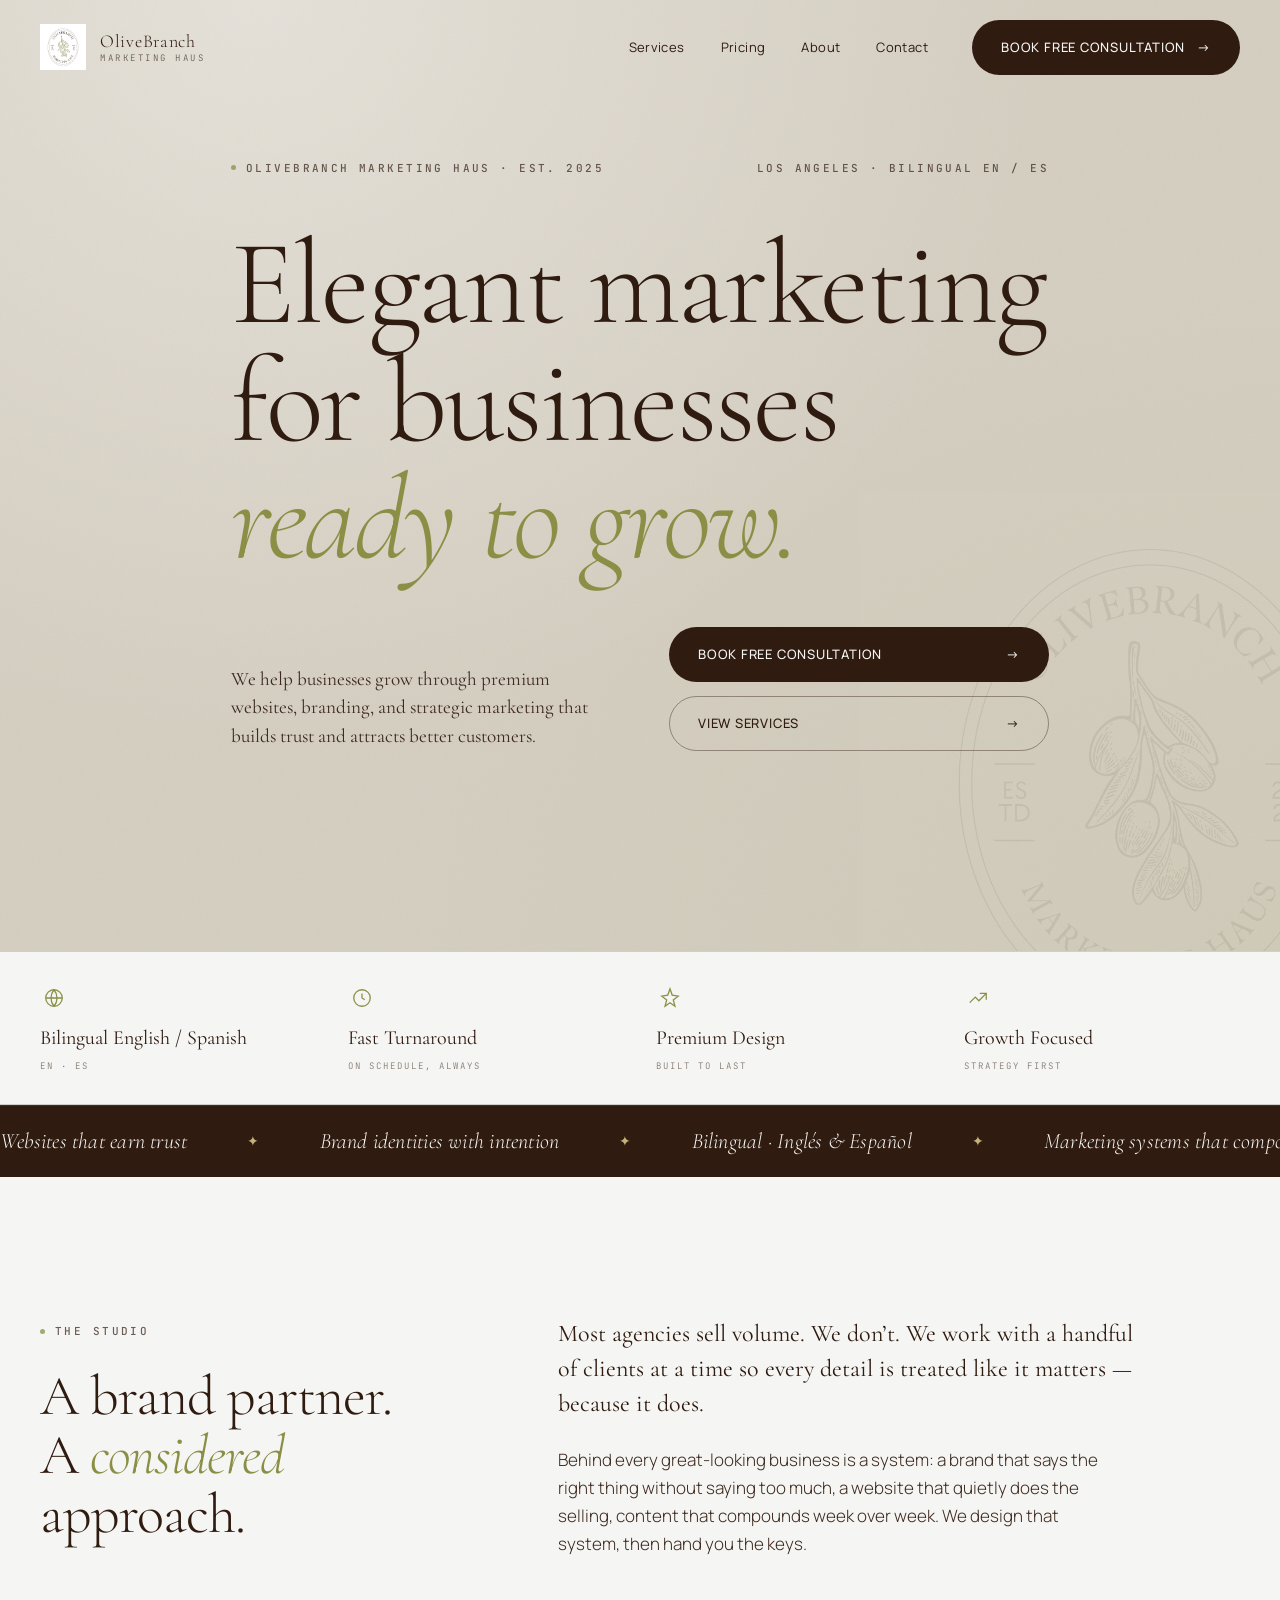
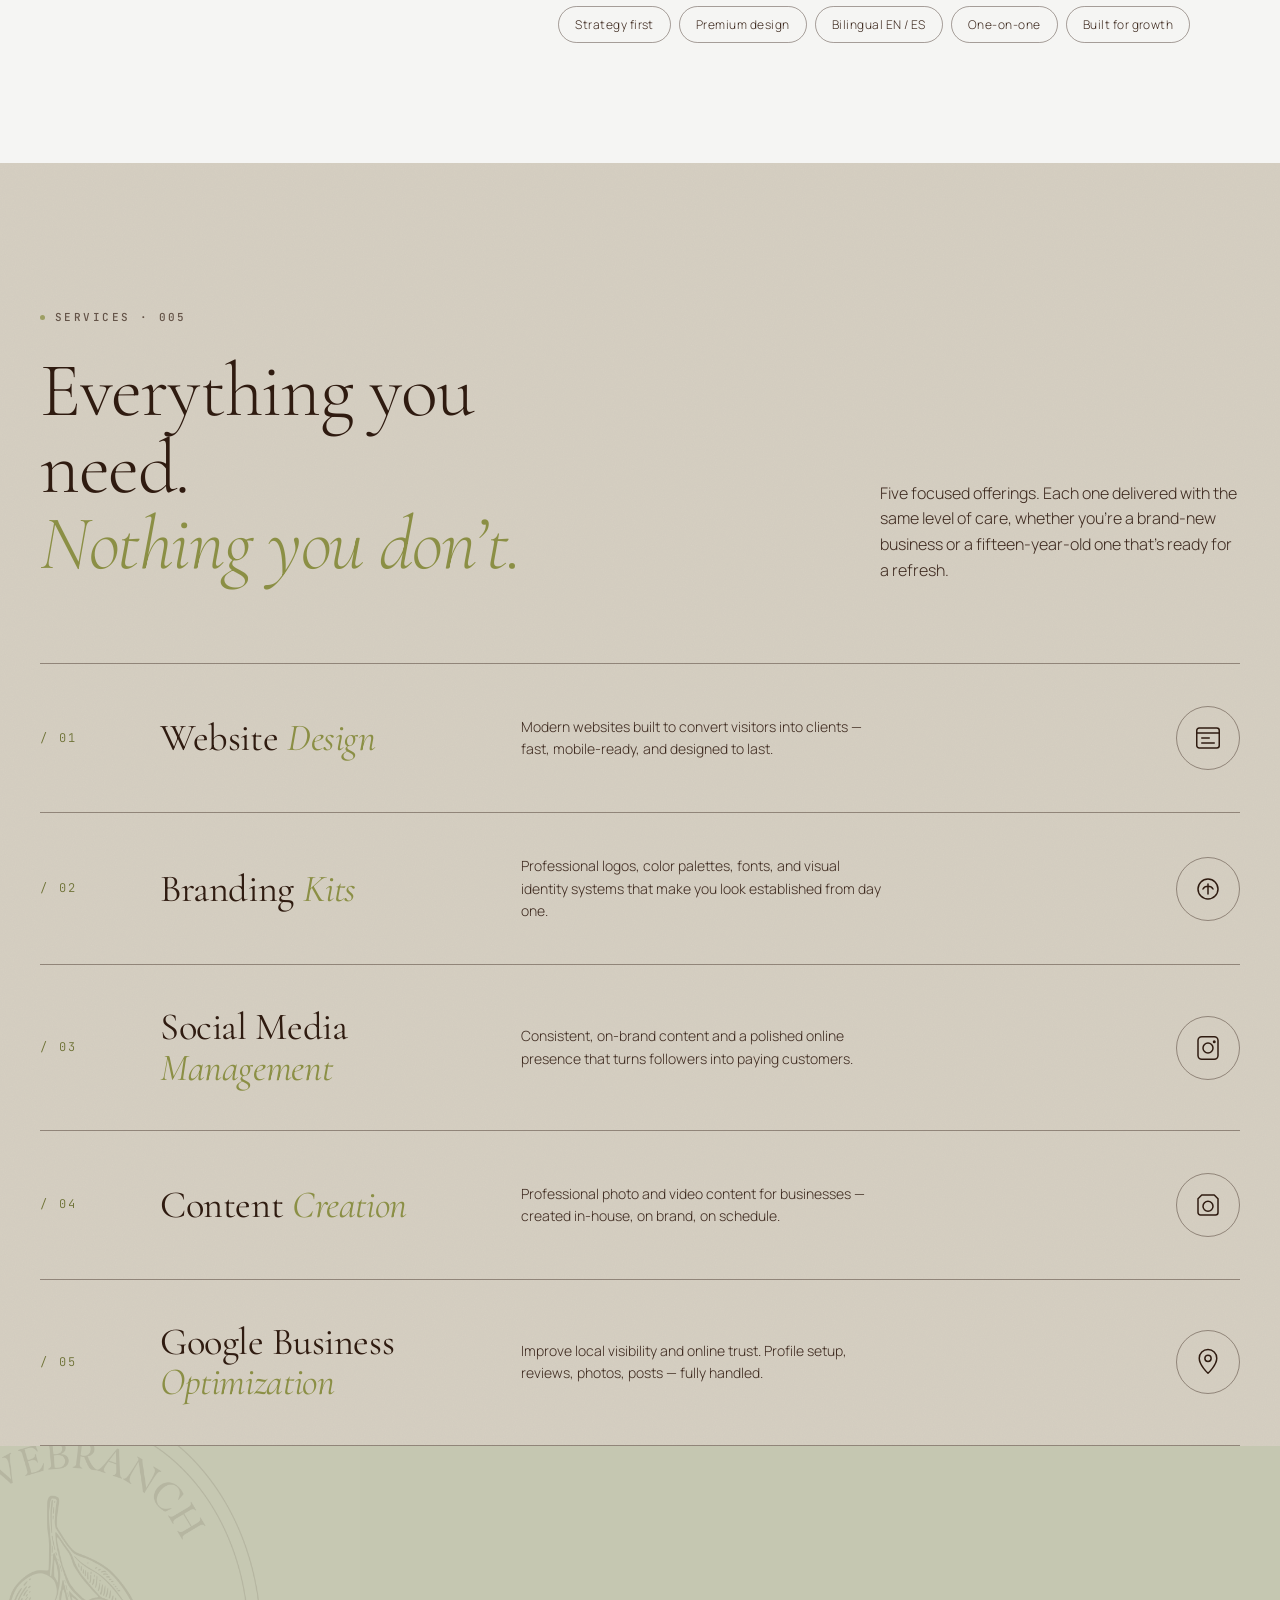
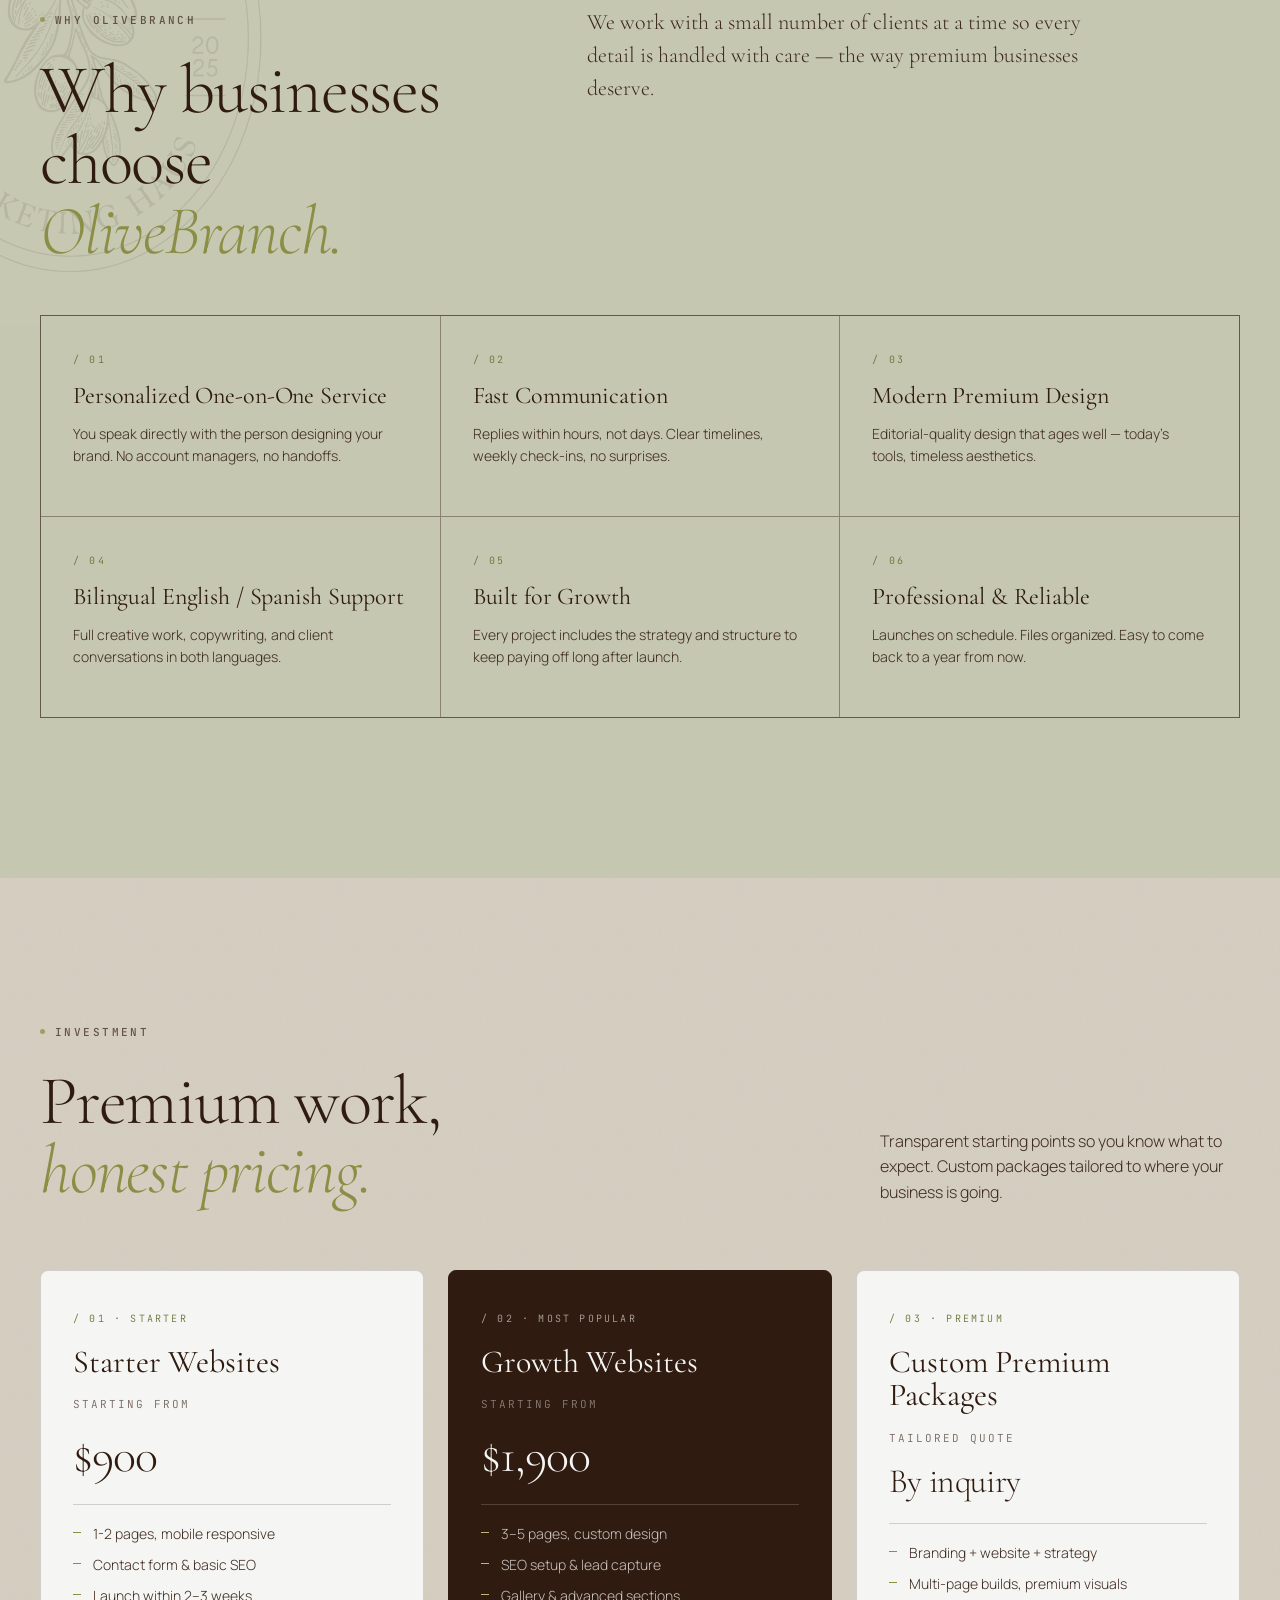
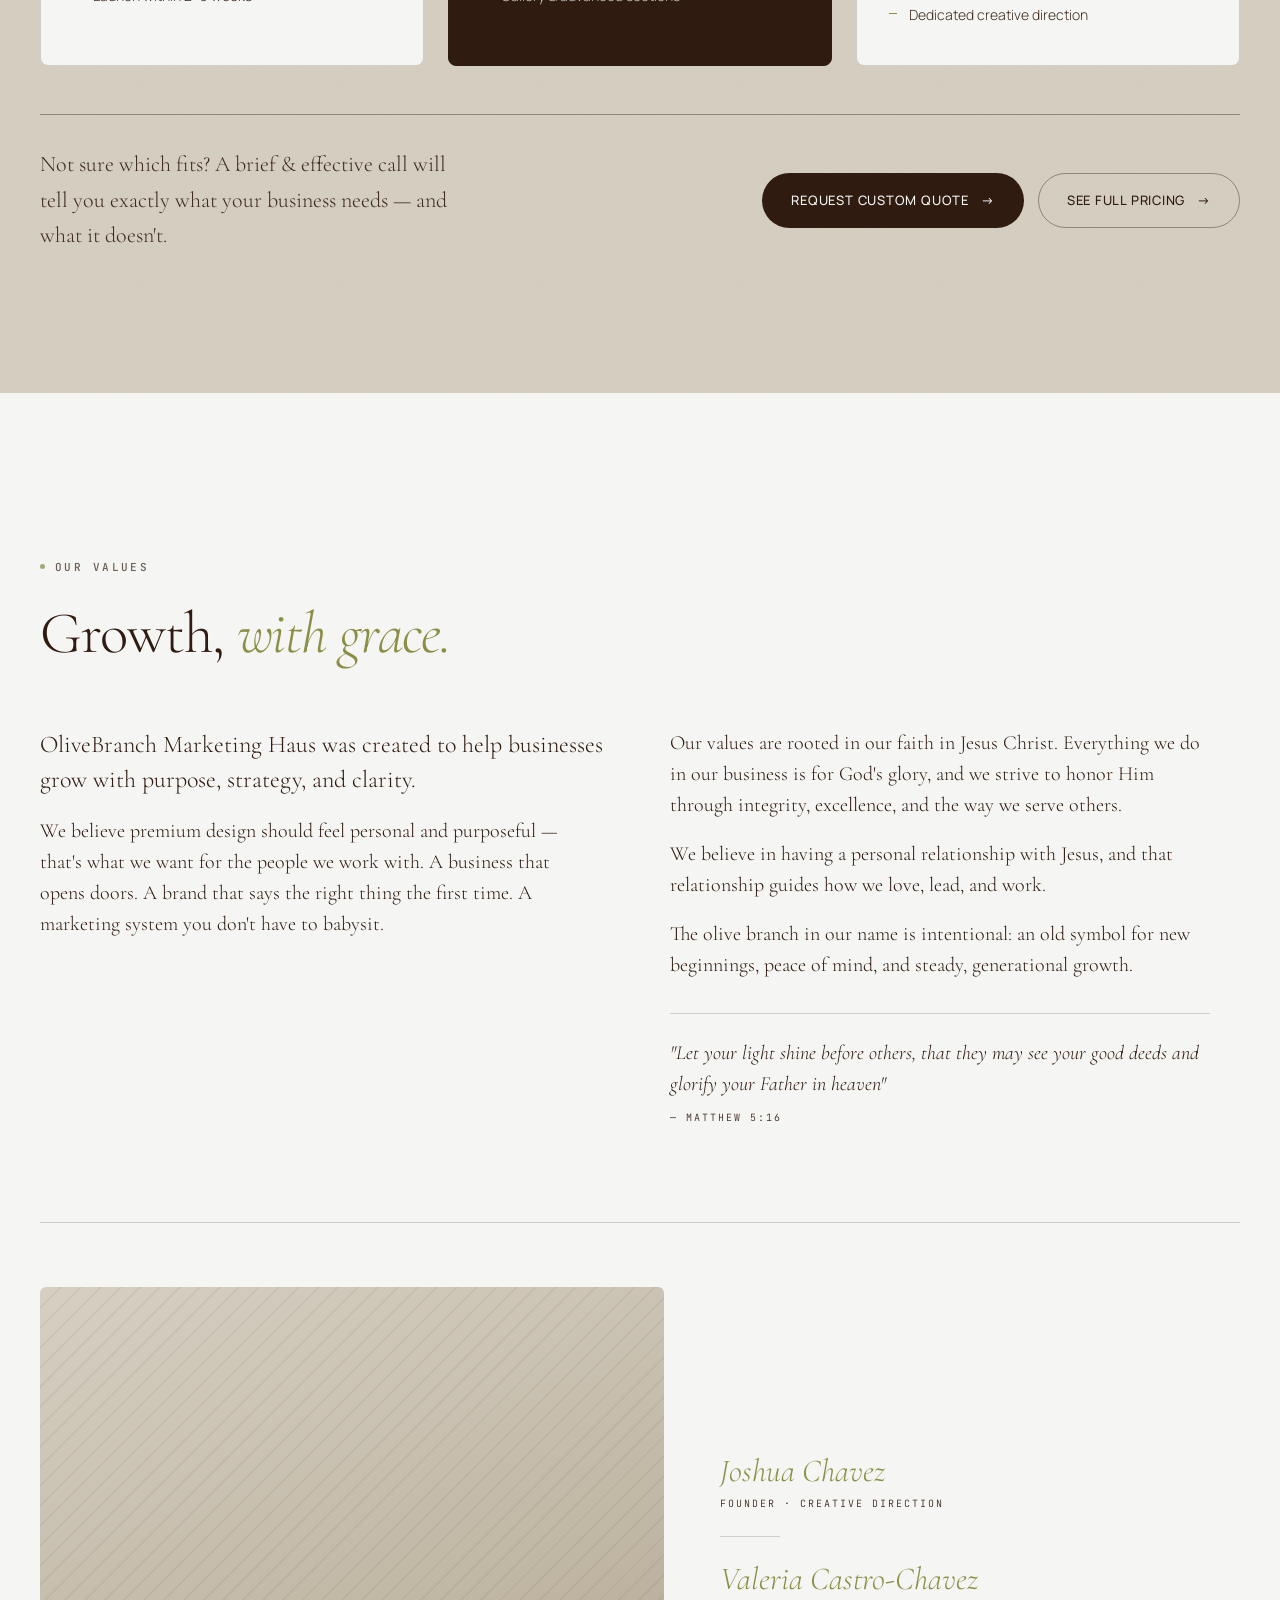
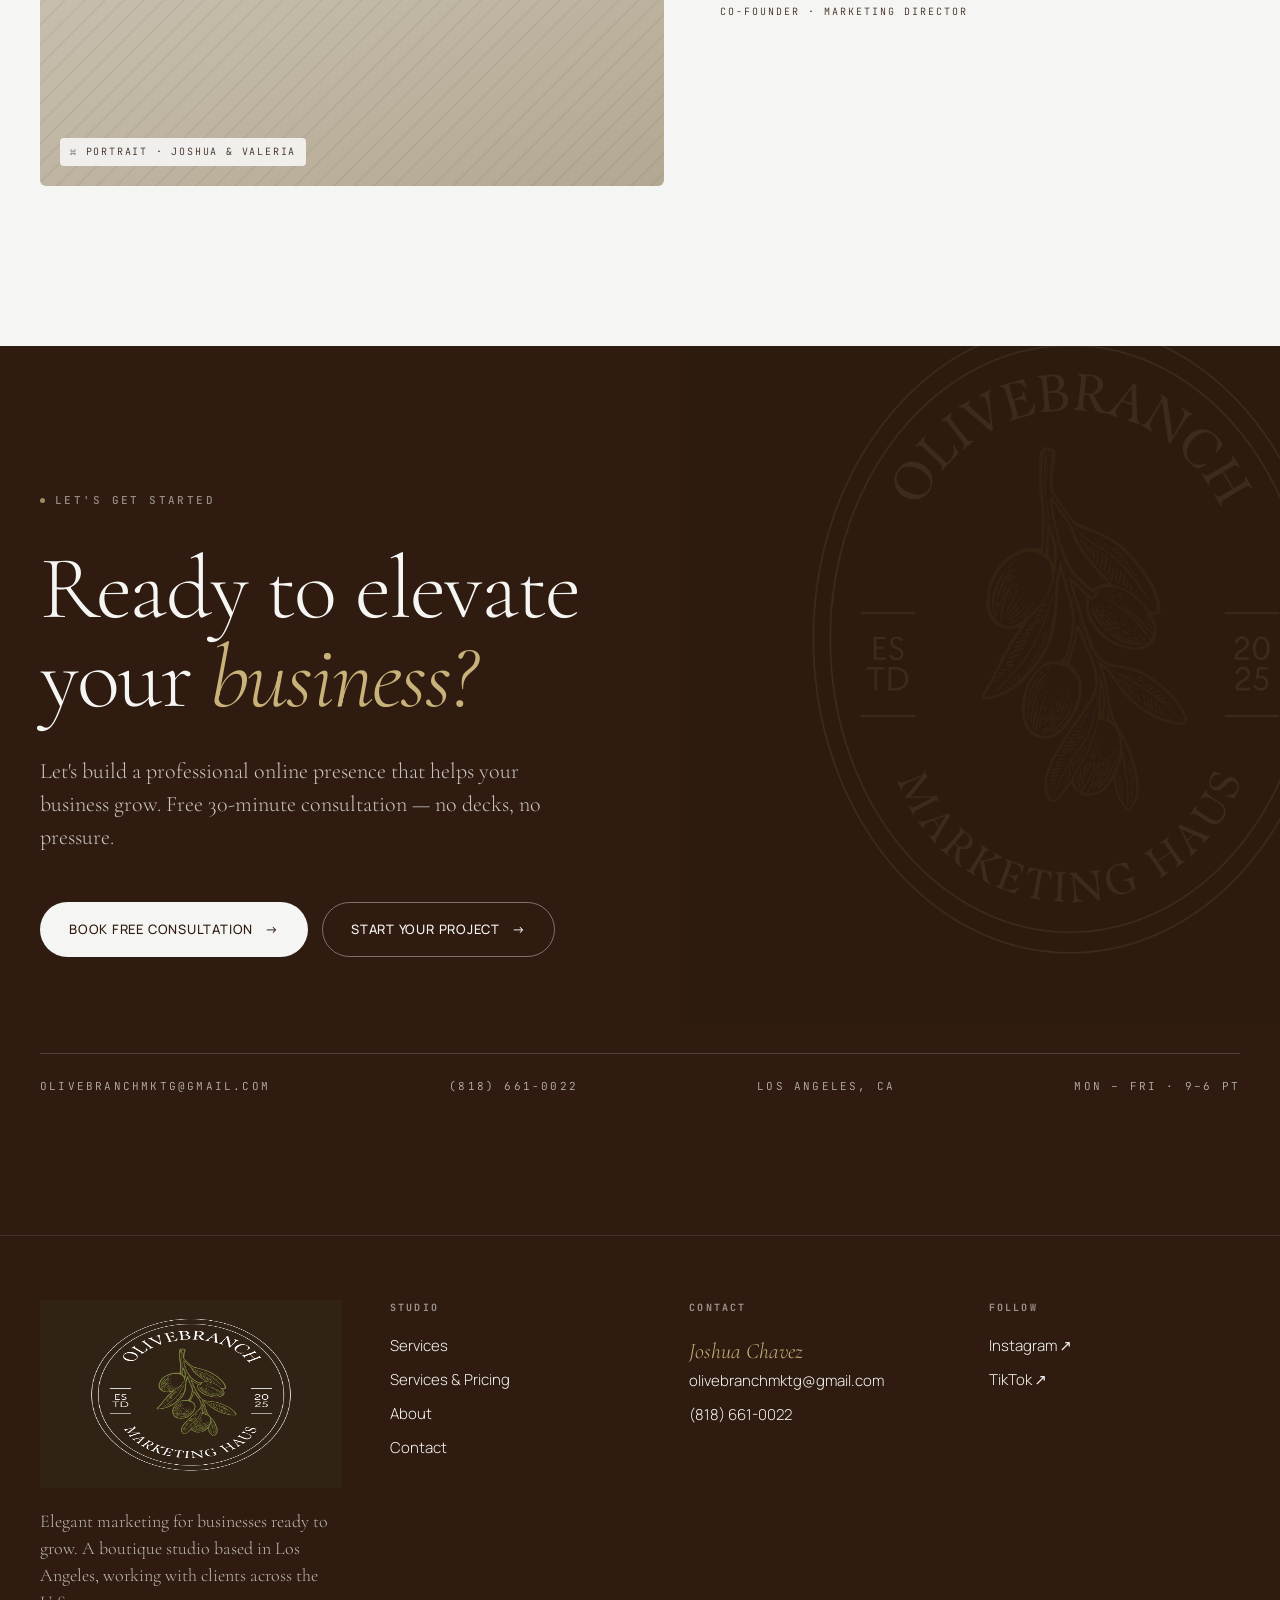
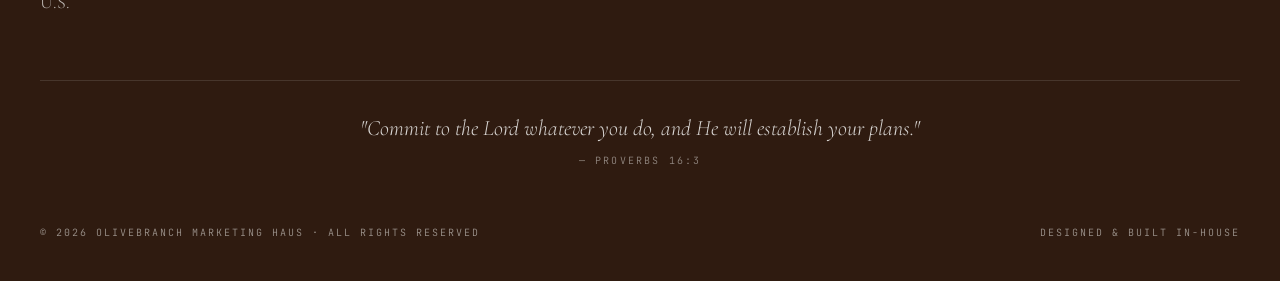
==== vercel-deploy 2/index.html @ 512e971f "Add files via upload" ====
<!doctype html>
<html lang="en">
<head>
<meta charset="utf-8" />
<meta name="viewport" content="width=device-width,initial-scale=1" />
<title>OliveBranch Marketing Haus — Elegant Marketing for Businesses Ready to Grow</title>
<link rel="preconnect" href="https://fonts.googleapis.com">
<link rel="preconnect" href="https://fonts.gstatic.com" crossorigin>
<link href="https://fonts.googleapis.com/css2?family=Cormorant+Garamond:ital,wght@0,300;0,400;0,500;0,600;1,400&family=Manrope:wght@300;400;500;600&family=JetBrains+Mono:wght@400;500&display=swap" rel="stylesheet">
<link rel="stylesheet" href="styles.css">
</head>
<body>

<!-- ============ HEADER ============ -->
<header class="site" id="siteHeader">
  <div class="nav">
    <a class="brand" href="#top" aria-label="OliveBranch Marketing Haus home">
      <img src="assets/logo-offwhite.png" alt="OliveBranch Marketing Haus" />
      <span class="wordmark">
        <span class="n1">OliveBranch</span>
        <span class="n2">Marketing Haus</span>
      </span>
    </a>
    <nav class="menu">
      <div class="links" style="display:flex;gap:36px;align-items:center;">
        <a href="#services">Services</a>
        <a href="services-and-pricing.html">Pricing</a>
        <a href="#about">About</a>
        <a href="#contact">Contact</a>
      </div>
      <a class="btn btn-primary cta" href="mailto:olivebranchmktg@gmail.com?subject=Free%20Consultation%20Request%20-%20OliveBranch%20Marketing%20Haus&body=Hello%20Joshua%2C%0D%0A%0D%0AI%20would%20like%20to%20book%20a%20free%20consultation%20for%20my%20business.%0D%0A%0D%0ABusiness%20Name%3A%20%0D%0AType%20of%20Business%3A%20%0D%0AWebsite%20(if%20any)%3A%20%0D%0ABest%20Phone%20Number%3A%20%0D%0ABest%20Time%20to%20Reach%20Me%3A%20%0D%0AHow%20can%20you%20help%20us%3F%20%0D%0A%0D%0AThank%20you.">Book Free Consultation <span class="arrow">→</span></a>
    </nav>
  </div>
</header>

<!-- ============ HERO ============ -->
<section class="hero" id="top">
  <div class="grain"></div>
  <div class="watermark" style="right:-160px;bottom:-120px;">
    <img src="assets/logo-beige.png" alt="" />
  </div>

  <div class="wrap hero-inner">
    <div class="hero-eyebrow-row reveal">
      <span class="eyebrow"><span class="dot"></span>OliveBranch Marketing Haus · Est. 2025</span>
      <span class="eyebrow">Los Angeles · Bilingual EN / ES</span>
    </div>

    <h1 class="display reveal delay-1">
      Elegant marketing<br/>
      for businesses<br/>
      <em>ready to grow.</em>
    </h1>

    <div class="hero-row">
      <p class="reveal delay-2">
        We help businesses grow through premium websites, branding, and strategic marketing that builds trust and attracts better customers.
      </p>
      <div class="hero-cta reveal delay-3">
        <a class="btn btn-primary" href="mailto:olivebranchmktg@gmail.com?subject=Free%20Consultation%20Request%20-%20OliveBranch%20Marketing%20Haus&body=Hello%20Joshua%2C%0D%0A%0D%0AI%20would%20like%20to%20book%20a%20free%20consultation%20for%20my%20business.%0D%0A%0D%0ABusiness%20Name%3A%20%0D%0AType%20of%20Business%3A%20%0D%0AWebsite%20(if%20any)%3A%20%0D%0ABest%20Phone%20Number%3A%20%0D%0ABest%20Time%20to%20Reach%20Me%3A%20%0D%0AHow%20can%20you%20help%20us%3F%20%0D%0A%0D%0AThank%20you.">Book Free Consultation <span class="arrow">→</span></a>
        <a class="btn btn-ghost" href="#services">View Services <span class="arrow">→</span></a>
      </div>
    </div>

    <div class="hero-meta reveal delay-4">
      <div class="col">
        <span class="label-mono">№ 01</span>
        <span class="v">Boutique studio</span>
      </div>
      <div class="col">
        <span class="label-mono">№ 02</span>
        <span class="v">Strategy &amp; design</span>
      </div>
      <div class="col">
        <span class="label-mono">№ 03</span>
        <span class="v">Built for trust</span>
      </div>
      <div class="col" style="text-align:right;">
        <span class="label-mono">Scroll</span>
        <span class="v">↓</span>
      </div>
    </div>
  </div>
</section>

<!-- ============ TRUST BAR ============ -->
<section class="trustbar">
  <div class="wrap">
    <div class="trustbar-grid">
      <div class="trust-item reveal">
        <span class="icon" aria-hidden="true"><svg width="22" height="22" viewBox="0 0 24 24" fill="none" stroke="currentColor" stroke-width="1.4"><circle cx="12" cy="12" r="9"/><path d="M3 12h18M12 3a14 14 0 0 1 0 18M12 3a14 14 0 0 0 0 18"/></svg></span>
        <span class="label">Bilingual English / Spanish</span>
        <span class="sub">EN · ES</span>
      </div>
      <div class="trust-item reveal delay-1">
        <span class="icon" aria-hidden="true"><svg width="22" height="22" viewBox="0 0 24 24" fill="none" stroke="currentColor" stroke-width="1.4"><circle cx="12" cy="12" r="9"/><path d="M12 7v5l3 2"/></svg></span>
        <span class="label">Fast Turnaround</span>
        <span class="sub">On Schedule, Always</span>
      </div>
      <div class="trust-item reveal delay-2">
        <span class="icon" aria-hidden="true"><svg width="22" height="22" viewBox="0 0 24 24" fill="none" stroke="currentColor" stroke-width="1.4"><path d="M12 2l2.4 6.8L21 10l-5.4 4.2L17.4 21 12 17.2 6.6 21l1.8-6.8L3 10l6.6-1.2z"/></svg></span>
        <span class="label">Premium Design</span>
        <span class="sub">Built To Last</span>
      </div>
      <div class="trust-item reveal delay-3">
        <span class="icon" aria-hidden="true"><svg width="22" height="22" viewBox="0 0 24 24" fill="none" stroke="currentColor" stroke-width="1.4"><path d="M3 17l6-6 4 4 8-8"/><path d="M14 7h7v7"/></svg></span>
        <span class="label">Growth Focused</span>
        <span class="sub">Strategy First</span>
      </div>
    </div>
  </div>
</section>

<!-- ============ MARQUEE ============ -->
<div class="strip" aria-hidden="true">
  <div class="strip-track">
    <span class="strip-item">Websites that earn trust</span>
    <span class="strip-item">Brand identities with intention</span>
    <span class="strip-item">Bilingual · Inglés &amp; Español</span>
    <span class="strip-item">Marketing systems that compound</span>
    <span class="strip-item">Premium content, modern strategy</span>
    <span class="strip-item">Websites that earn trust</span>
    <span class="strip-item">Brand identities with intention</span>
    <span class="strip-item">Bilingual · Inglés &amp; Español</span>
    <span class="strip-item">Marketing systems that compound</span>
    <span class="strip-item">Premium content, modern strategy</span>
  </div>
</div>

<!-- ============ INTRO ============ -->
<section class="intro">
  <div class="wrap">
    <div class="intro-grid">
      <div class="reveal">
        <span class="eyebrow"><span class="dot"></span>The Studio</span>
        <h2 class="display" style="margin-top:24px;">A brand partner.<br/>A <em>considered</em> approach.</h2>
      </div>
      <div class="body reveal delay-1">
        <p class="lede">
          Most agencies sell volume. We don’t. We work with a handful of clients at a time so every detail is treated like it matters — because it does.
        </p>
        <p>
          Behind every great-looking business is a system: a brand that says the right thing without saying too much, a website that quietly does the selling, content that compounds week over week. We design that system, then hand you the keys.
        </p>
        <div class="pill-row">
          <span class="pill">Strategy first</span>
          <span class="pill">Premium design</span>
          <span class="pill">Bilingual EN / ES</span>
          <span class="pill">One-on-one</span>
          <span class="pill">Built for growth</span>
        </div>
      </div>
    </div>
  </div>
</section>

<!-- ============ SERVICES ============ -->
<section class="services" id="services">
  <div class="grain"></div>
  <div class="wrap" style="position:relative;z-index:2;">
    <div class="services-head reveal">
      <div>
        <span class="eyebrow"><span class="dot"></span>Services · 005</span>
        <h2 class="display" style="margin-top:24px;">Everything you need.<br/><em>Nothing you don’t.</em></h2>
      </div>
      <p>
        Five focused offerings. Each one delivered with the same level of care, whether you’re a brand-new business or a fifteen-year-old one that’s ready for a refresh.
      </p>
    </div>

    <div class="service-list reveal delay-1">
      <!-- 1 -->
      <article class="service">
        <span class="num">/ 01</span>
        <h3>Website <em>Design</em></h3>
        <p>Modern websites built to convert visitors into clients — fast, mobile-ready, and designed to last.</p>
        <span class="icon" aria-hidden="true">
          <svg viewBox="0 0 24 24"><rect class="ico" x="3" y="4" width="18" height="16" rx="2"/><path class="ico" d="M3 8h18M7 12h6M7 16h10"/></svg>
        </span>
      </article>
      <!-- 2 -->
      <article class="service">
        <span class="num">/ 02</span>
        <h3>Branding <em>Kits</em></h3>
        <p>Professional logos, color palettes, fonts, and visual identity systems that make you look established from day one.</p>
        <span class="icon" aria-hidden="true">
          <svg viewBox="0 0 24 24"><circle class="ico" cx="12" cy="12" r="8"/><path class="ico" d="M8 12c1.5-3 6.5-3 8 0M12 8v8"/></svg>
        </span>
      </article>
      <!-- 3 -->
      <article class="service">
        <span class="num">/ 03</span>
        <h3>Social Media <em>Management</em></h3>
        <p>Consistent, on-brand content and a polished online presence that turns followers into paying customers.</p>
        <span class="icon" aria-hidden="true">
          <svg viewBox="0 0 24 24"><rect class="ico" x="4" y="3" width="16" height="18" rx="3"/><circle class="ico" cx="12" cy="12" r="4"/><circle class="ico" cx="17" cy="7" r=".6" fill="currentColor"/></svg>
        </span>
      </article>
      <!-- 4 -->
      <article class="service">
        <span class="num">/ 04</span>
        <h3>Content <em>Creation</em></h3>
        <p>Professional photo and video content for businesses — created in-house, on brand, on schedule.</p>
        <span class="icon" aria-hidden="true">
          <svg viewBox="0 0 24 24"><path class="ico" d="M4 7l3-3h10l3 3v11a2 2 0 0 1-2 2H6a2 2 0 0 1-2-2V7z"/><circle class="ico" cx="12" cy="13" r="4"/></svg>
        </span>
      </article>
      <!-- 5 -->
      <article class="service">
        <span class="num">/ 05</span>
        <h3>Google Business <em>Optimization</em></h3>
        <p>Improve local visibility and online trust. Profile setup, reviews, photos, posts — fully handled.</p>
        <span class="icon" aria-hidden="true">
          <svg viewBox="0 0 24 24"><path class="ico" d="M12 21s-7-6.5-7-12a7 7 0 0 1 14 0c0 5.5-7 12-7 12z"/><circle class="ico" cx="12" cy="9" r="2.5"/></svg>
        </span>
      </article>
    </div>
  </div>
</section>

<!-- ============ PORTFOLIO ============ -->
<!-- TEMPORARILY HIDDEN: remove style="display:none" on the section below to restore -->
<section class="portfolio" id="portfolio" style="display:none">
  <div class="wrap">
    <div class="portfolio-head reveal">
      <div>
        <span class="eyebrow"><span class="dot"></span>Selected work · 2024 / 2025</span>
        <h2 class="display" style="margin-top:24px;">Brands we’ve helped<br/><em>open doors.</em></h2>
      </div>
      <div class="meta">
        <span class="label-mono">Recent</span>
        <span class="serif" style="font-size:18px;">Construction · Faith · Beauty · Local</span>
      </div>
    </div>

    <div class="portfolio-grid">
      <!-- 1 -->
      <article class="case case-1 reveal">
        <div class="frame">
          <span class="num">CASE 01</span>
          <span class="placeholder-meta">photography placeholder · construction website mockup</span>
        </div>
        <div class="case-meta">
          <h4>Mendoza &amp; Sons Construction</h4>
          <span class="tag">Web · Identity</span>
        </div>
      </article>
      <!-- 2 -->
      <article class="case case-2 reveal delay-1">
        <div class="frame">
          <span class="num">CASE 02</span>
          <span class="placeholder-meta">photography placeholder · church bulletin &amp; site</span>
        </div>
        <div class="case-meta">
          <h4>Iglesia Vida Nueva</h4>
          <span class="tag">Identity · Print · Social</span>
        </div>
      </article>
      <!-- 3 -->
      <article class="case case-3 reveal">
        <div class="frame">
          <span class="num">CASE 03</span>
          <span class="placeholder-meta">photography placeholder · beauty brand campaign</span>
        </div>
        <div class="case-meta">
          <h4>Maison Lila Beauty</h4>
          <span class="tag">Brand · E-commerce · Content</span>
        </div>
      </article>
      <!-- 4 -->
      <article class="case case-4 reveal delay-1">
        <div class="frame">
          <span class="num">CASE 04</span>
          <span class="placeholder-meta">photography placeholder · local business storefront</span>
        </div>
        <div class="case-meta">
          <h4>Rosalía’s Florist &amp; Co.</h4>
          <span class="tag">Web · Google Business · Social</span>
        </div>
      </article>
    </div>
  </div>
</section>

<!-- ============ WHY US ============ -->
<section class="why">
  <div class="watermark" style="left:-220px;top:-100px;opacity:.1;">
    <img src="assets/logo-sage.png" alt="" />
  </div>
  <div class="wrap" style="position:relative;z-index:2;">
    <div class="why-grid">
      <div class="reveal">
        <span class="eyebrow"><span class="dot"></span>Why OliveBranch</span>
        <h2 class="display" style="margin-top:24px;">Why businesses choose <em>OliveBranch.</em></h2>
      </div>
      <div class="reveal delay-1">
        <p style="font-family:'Cormorant Garamond',serif;font-size:22px;line-height:1.5;color:var(--charcoal);max-width:46ch;">
          We work with a small number of clients at a time so every detail is handled with care — the way premium businesses deserve.
        </p>
      </div>
    </div>

    <div class="why-cards reveal delay-2">
      <div class="why-card">
        <span class="num">/ 01</span>
        <h3>Personalized One-on-One Service</h3>
        <p>You speak directly with the person designing your brand. No account managers, no handoffs.</p>
      </div>
      <div class="why-card">
        <span class="num">/ 02</span>
        <h3>Fast Communication</h3>
        <p>Replies within hours, not days. Clear timelines, weekly check-ins, no surprises.</p>
      </div>
      <div class="why-card">
        <span class="num">/ 03</span>
        <h3>Modern Premium Design</h3>
        <p>Editorial-quality design that ages well — today's tools, timeless aesthetics.</p>
      </div>
      <div class="why-card">
        <span class="num">/ 04</span>
        <h3>Bilingual English / Spanish Support</h3>
        <p>Full creative work, copywriting, and client conversations in both languages.</p>
      </div>
      <div class="why-card">
        <span class="num">/ 05</span>
        <h3>Built for Growth</h3>
        <p>Every project includes the strategy and structure to keep paying off long after launch.</p>
      </div>
      <div class="why-card">
        <span class="num">/ 06</span>
        <h3>Professional &amp; Reliable</h3>
        <p>Launches on schedule. Files organized. Easy to come back to a year from now.</p>
      </div>
    </div>
  </div>
</section>

<!-- ============ PRICING PREVIEW ============ -->
<section class="pricing-preview">
  <div class="grain"></div>
  <div class="wrap" style="position:relative;z-index:2;">
    <div class="pricing-preview-head reveal">
      <div>
        <span class="eyebrow"><span class="dot"></span>Investment</span>
        <h2 class="display" style="margin-top:24px;">Premium work,<br/><em>honest pricing.</em></h2>
      </div>
      <p style="max-width:36ch;color:var(--charcoal);font-size:16px;">
        Transparent starting points so you know what to expect. Custom packages tailored to where your business is going.
      </p>
    </div>

    <div class="pricing-grid reveal delay-1">
      <div class="price-card">
        <span class="tag">/ 01 · Starter</span>
        <h3>Starter Websites</h3>
        <span class="from">Starting from</span>
        <div class="price">$900</div>
        <ul>
          <li>1-2 pages, mobile responsive</li>
          <li>Contact form &amp; basic SEO</li>
          <li>Launch within 2–3 weeks</li>
        </ul>
      </div>
      <div class="price-card featured">
        <span class="tag">/ 02 · Most Popular</span>
        <h3>Growth Websites</h3>
        <span class="from">Starting from</span>
        <div class="price">$1,900</div>
        <ul>
          <li>3–5 pages, custom design</li>
          <li>SEO setup &amp; lead capture</li>
          <li>Gallery &amp; advanced sections</li>
        </ul>
      </div>
      <div class="price-card">
        <span class="tag">/ 03 · Premium</span>
        <h3>Custom Premium Packages</h3>
        <span class="from">Tailored quote</span>
        <div class="price" style="font-size:34px;">By inquiry</div>
        <ul>
          <li>Branding + website + strategy</li>
          <li>Multi-page builds, premium visuals</li>
          <li>Dedicated creative direction</li>
        </ul>
      </div>
    </div>

    <div class="pricing-preview-foot reveal delay-2">
      <p>Not sure which fits? A brief &amp; effective call will tell you exactly what your business needs — and what it doesn't.</p>
      <div style="display:flex;gap:14px;flex-wrap:wrap;">
        <a class="btn btn-primary" href="mailto:olivebranchmktg@gmail.com?subject=New%20Project%20Inquiry%20-%20OliveBranch%20Marketing%20Haus&body=Hello%20Joshua%2C%0D%0A%0D%0AI%E2%80%99m%20interested%20in%20starting%20a%20project%20with%20OliveBranch%20Marketing%20Haus.%0D%0A%0D%0ABusiness%20Name%3A%20%0D%0AType%20of%20Business%3A%20%0D%0AServices%20Needed%3A%20%0D%0ABudget%20Range%3A%20%0D%0ADesired%20Timeline%3A%20%0D%0ABest%20Phone%20Number%3A%20%0D%0AAdditional%20Details%3A%20%0D%0A%0D%0AThank%20you.">Request Custom Quote <span class="arrow">→</span></a>
        <a class="btn btn-ghost" href="services-and-pricing.html">See full pricing <span class="arrow">→</span></a>
      </div>
    </div>
  </div>
</section>

<!-- ============ ABOUT ============ -->
<section class="about" id="about">
  <div class="wrap">
    <div class="about-intro reveal">
      <span class="eyebrow"><span class="dot"></span>Our Values</span>
      <h2 class="display" style="margin-top:24px;">Growth, <em>with grace.</em></h2>
    </div>
    <div class="about-grid about-grid--story">
      <div class="reveal">
        <p class="first">
          OliveBranch Marketing Haus was created to help businesses grow with purpose, strategy, and clarity.
        </p>
        <p>
          We believe premium design should feel personal and purposeful — that's what we want for the people we work with. A business that opens doors. A brand that says the right thing the first time. A marketing system you don't have to babysit.
        </p>
      </div>
      <div class="reveal delay-1">
        <p>
          Our values are rooted in our faith in Jesus Christ. Everything we do in our business is for God's glory, and we strive to honor Him through integrity, excellence, and the way we serve others.
        </p>
        <p>
          We believe in having a personal relationship with Jesus, and that relationship guides how we love, lead, and work.
        </p>
        <p>
          The olive branch in our name is intentional: an old symbol for new beginnings, peace of mind, and steady, generational growth.
        </p>
        <p class="scripture">
          <em>"Let your light shine before others, that they may see your good deeds and glorify your Father in heaven"</em> <span class="ref">— Matthew 5:16</span>
        </p>
      </div>
    </div>

    <div class="team-row team-row--single">
      <article class="team-card team-card--duo reveal">
        <div class="team-photo" data-portrait="duo">
          <img class="team-photo-img" alt="Joshua Chavez and Valeria Castro-Chavez" />
          <span class="placeholder-meta">portrait · joshua &amp; valeria</span>
        </div>
        <div class="team-meta">
          <div class="duo-names">
            <div class="duo-person">
              <div class="team-name" data-name="founder">Joshua Chavez</div>
              <div class="team-role" data-role="founder">Founder · Creative Direction</div>
            </div>
            <div class="duo-divider" aria-hidden="true"></div>
            <div class="duo-person">
              <div class="team-name" data-name="cofounder">Valeria Castro-Chavez</div>
              <div class="team-role" data-role="cofounder">Co-Founder · Marketing Director</div>
            </div>
          </div>
        </div>
      </article>
    </div>
  </div>
</section>

<!-- ============ CTA BANNER ============ -->
<section class="cta-banner" id="contact">
  <div class="grain" style="opacity:.2;"></div>
  <div class="watermark">
    <img src="assets/logo-darkbrown.png" alt="" />
  </div>
  <div class="wrap">
    <span class="eyebrow" style="color:rgba(245,245,243,.7);"><span class="dot" style="background:var(--gold);"></span>Let's get started</span>
    <h2 style="margin-top:32px;">Ready to elevate<br/>your <em>business?</em></h2>
    <p class="sub">
      Let's build a professional online presence that helps your business grow. Free 30-minute consultation — no decks, no pressure.
    </p>
    <div class="row">
      <a class="btn btn-onbrown" href="mailto:olivebranchmktg@gmail.com?subject=Free%20Consultation%20Request%20-%20OliveBranch%20Marketing%20Haus&body=Hello%20Joshua%2C%0D%0A%0D%0AI%20would%20like%20to%20book%20a%20free%20consultation%20for%20my%20business.%0D%0A%0D%0ABusiness%20Name%3A%20%0D%0AType%20of%20Business%3A%20%0D%0AWebsite%20(if%20any)%3A%20%0D%0ABest%20Phone%20Number%3A%20%0D%0ABest%20Time%20to%20Reach%20Me%3A%20%0D%0AHow%20can%20you%20help%20us%3F%20%0D%0A%0D%0AThank%20you.">Book Free Consultation <span class="arrow">→</span></a>
      <a class="btn btn-ghost-onbrown" href="mailto:olivebranchmktg@gmail.com?subject=New%20Project%20Inquiry%20-%20OliveBranch%20Marketing%20Haus&body=Hello%20Joshua%2C%0D%0A%0D%0AI%E2%80%99m%20interested%20in%20starting%20a%20project%20with%20OliveBranch%20Marketing%20Haus.%0D%0A%0D%0ABusiness%20Name%3A%20%0D%0AType%20of%20Business%3A%20%0D%0AServices%20Needed%3A%20%0D%0ABudget%20Range%3A%20%0D%0ADesired%20Timeline%3A%20%0D%0ABest%20Phone%20Number%3A%20%0D%0AAdditional%20Details%3A%20%0D%0A%0D%0AThank%20you.">Start Your Project <span class="arrow">→</span></a>
    </div>
    <div class="meta">
      <span>olivebranchmktg@gmail.com</span>
      <span>(818) 661-0022</span>
      <span>Los Angeles, CA</span>
      <span>Mon – Fri · 9–6 PT</span>
    </div>
  </div>
</section>

<!-- ============ FOOTER ============ -->
<footer class="site">
  <div class="wrap">
    <div class="footer-grid">
      <div class="footer-brand">
        <img src="assets/logo-darkbrown.png" alt="OliveBranch Marketing Haus" style="height: 188px" />
        <p>Elegant marketing for businesses ready to grow. A boutique studio based in Los Angeles, working with clients across the U.S.</p>
      </div>
      <div class="footer-col">
        <h4>Studio</h4>
        <a href="#services">Services</a>
        <a href="services-and-pricing.html">Services &amp; Pricing</a>
        <a href="#about">About</a>
        <a href="#contact">Contact</a>
      </div>
      <div class="footer-col">
        <h4>Contact</h4>
        <span class="name">Joshua Chavez</span>
        <a href="mailto:olivebranchmktg@gmail.com">olivebranchmktg@gmail.com</a>
        <a href="tel:8186610022">(818) 661-0022
</a>
      </div>
      <div class="footer-col">
        <h4>Follow</h4>
        <a href="#" target="_blank" rel="noopener">Instagram ↗</a>
        <a href="#" target="_blank" rel="noopener">TikTok ↗</a>
      </div>
    </div>
    <div class="footer-verse" style="border-top:1px solid rgba(245,245,243,.12);margin-top:64px;padding:32px 0 0;text-align:center;">
      <p style="font-family:'Cormorant Garamond',serif;font-style:italic;font-size:22px;line-height:1.45;color:rgba(245,245,243,.85);max-width:60ch;margin:0 auto 8px;">
        "Commit to the Lord whatever you do, and He will establish your plans."
      </p>
      <p style="font-family:'JetBrains Mono',monospace;font-size:10px;letter-spacing:.22em;text-transform:uppercase;color:rgba(245,245,243,.5);margin:0;">
        — Proverbs 16:3
      </p>
    </div>
    <div class="footer-bottom" style="border-top:none;margin-top:32px;">
      <span>© 2026 OliveBranch Marketing Haus · All rights reserved</span>
      <span>Designed &amp; built in-house</span>
    </div>
  </div>
</footer>

<script>
  // ---- Header scroll state ----
  const header = document.getElementById('siteHeader');
  const onScroll = () => {
    if (window.scrollY > 24) header.classList.add('scrolled');
    else header.classList.remove('scrolled');
  };
  window.addEventListener('scroll', onScroll, {passive:true});
  onScroll();

  // ---- Reveal on scroll ----
  const io = new IntersectionObserver((entries) => {
    entries.forEach(e => {
      if (e.isIntersecting) {
        e.target.classList.add('in');
        io.unobserve(e.target);
      }
    });
  }, {threshold: 0.12, rootMargin: '0px 0px -8% 0px'});
  document.querySelectorAll('.reveal').forEach(el => io.observe(el));

  // ---- Smooth scroll for in-page anchors ----
  document.querySelectorAll('a[href^="#"]').forEach(a => {
    a.addEventListener('click', (e) => {
      const id = a.getAttribute('href');
      if (id.length > 1) {
        const target = document.querySelector(id);
        if (target) {
          e.preventDefault();
          window.scrollTo({top: target.getBoundingClientRect().top + window.scrollY - 60, behavior:'smooth'});
        }
      }
    });
  });
</script>

<!-- ============ TWEAKS PANEL (founders) ============ -->
<aside class="ob-tweaks" id="obTweaks" aria-label="Tweaks">
  <header>
    <h3>Tweaks</h3>
    <button type="button" id="obTweaksClose" aria-label="Close tweaks">×</button>
  </header>
  <div class="body">
    <div class="group">
      <div class="group-title">Team photo</div>
      <label>
        <span class="lbl">Photo of Joshua &amp; Valeria</span>
        <div class="file-row">
          <input type="url" placeholder="Paste image URL or upload" data-tw="duoPhoto" />
          <button type="button" class="file-btn" data-upload="duoPhoto">Upload</button>
        </div>
        <button type="button" class="clear-btn" data-clear="duoPhoto" style="margin-top:6px;">Clear photo</button>
      </label>
    </div>
    <div class="group">
      <div class="group-title">Founder · Joshua Chavez</div>
      <label>
        <span class="lbl">Name</span>
        <input type="text" data-tw="founderName" />
      </label>
      <label>
        <span class="lbl">Role</span>
        <input type="text" data-tw="founderRole" />
      </label>
    </div>
    <div class="group">
      <div class="group-title">Co-Founder · Valeria Castro-Chavez</div>
      <label>
        <span class="lbl">Name</span>
        <input type="text" data-tw="cofounderName" />
      </label>
      <label>
        <span class="lbl">Role</span>
        <input type="text" data-tw="cofounderRole" />
      </label>
    </div>
    <div class="hint">Photos are stored locally in your browser. For permanent photos, host the image and paste its URL.</div>
  </div>
</aside>
<input type="file" id="obTweaksFile" accept="image/*" style="display:none;" />

<script>
  // -------- Tweaks: founders block --------
  (function(){
    var TWEAK_DEFAULS = /*EDITMODE-BEGIN*/{
      "founderName": "Joshua Chavez",
      "founderRole": "Founder · Creative Direction",
      "cofounderName": "Valeria Castro-Chavez",
      "cofounderRole": "Co-Founder · Marketing Director",
      "duoPhoto": ""
    }/*EDITMODE-END*/;

    var STORAGE_KEY = 'ob-tweaks-founders';
    function load(){
      try { return Object.assign({}, TWEAK_DEFAULS, JSON.parse(localStorage.getItem(STORAGE_KEY) || '{}')); }
      catch(e){ return Object.assign({}, TWEAK_DEFAULS); }
    }
    function save(state){ localStorage.setItem(STORAGE_KEY, JSON.stringify(state)); }

    var state = load();
    var panel = document.getElementById('obTweaks');
    var closeBtn = document.getElementById('obTweaksClose');
    var fileInput = document.getElementById('obTweaksFile');
    var pendingUploadKey = null;

    function applyToDom(){
      // Names + roles
      var pairs = [
        ['founderName',   '[data-name="founder"]'],
        ['founderRole',   '[data-role="founder"]'],
        ['cofounderName', '[data-name="cofounder"]'],
        ['cofounderRole', '[data-role="cofounder"]']
      ];
      pairs.forEach(function(p){
        var el = document.querySelector(p[1]);
        if (el) el.textContent = state[p[0]] || '';
      });
      // Photo (single shared portrait of both)
      (function(){
        var box = document.querySelector('.team-photo[data-portrait="duo"]');
        if (!box) return;
        var img = box.querySelector('.team-photo-img');
        var url = state.duoPhoto;
        if (url){
          img.src = url;
          box.classList.add('has-image');
        } else {
          img.removeAttribute('src');
          box.classList.remove('has-image');
        }
      })();
    }

    function syncInputs(){
      panel.querySelectorAll('[data-tw]').forEach(function(inp){
        var k = inp.getAttribute('data-tw');
        inp.value = state[k] || '';
      });
    }

    function update(key, value){
      state[key] = value;
      save(state);
      applyToDom();
      // Persist to host (when running in editor) — only persist non-photo keys
      // (photos can be huge data URLs; keep them local-only).
      try {
        var safeEdits = {};
        ['founderName','founderRole','cofounderName','cofounderRole'].forEach(function(k){
          if (k === key) safeEdits[k] = value;
        });
        if (Object.keys(safeEdits).length){
          window.parent.postMessage({type:'__edit_mode_set_keys', edits: safeEdits}, '*');
        }
      } catch(e){}
    }

    // Wire inputs
    panel.querySelectorAll('input[data-tw]').forEach(function(inp){
      inp.addEventListener('input', function(){
        update(inp.getAttribute('data-tw'), inp.value);
      });
    });
    // Wire upload buttons
    panel.querySelectorAll('[data-upload]').forEach(function(btn){
      btn.addEventListener('click', function(){
        pendingUploadKey = btn.getAttribute('data-upload');
        fileInput.click();
      });
    });
    fileInput.addEventListener('change', function(){
      var file = fileInput.files && fileInput.files[0];
      if (!file || !pendingUploadKey) return;
      var reader = new FileReader();
      reader.onload = function(e){
        update(pendingUploadKey, e.target.result);
        var inp = panel.querySelector('[data-tw="'+pendingUploadKey+'"]');
        if (inp) inp.value = e.target.result;
        pendingUploadKey = null;
        fileInput.value = '';
      };
      reader.readAsDataURL(file);
    });
    // Wire clear buttons
    panel.querySelectorAll('[data-clear]').forEach(function(btn){
      btn.addEventListener('click', function(){
        var k = btn.getAttribute('data-clear');
        update(k, '');
        var inp = panel.querySelector('[data-tw="'+k+'"]');
        if (inp) inp.value = '';
      });
    });

    // Open/close (host protocol)
    function open(){ panel.classList.add('open'); }
    function close(){
      panel.classList.remove('open');
      try { window.parent.postMessage({type:'__edit_mode_dismissed'}, '*'); } catch(e){}
    }
    closeBtn.addEventListener('click', close);
    window.addEventListener('message', function(e){
      var d = e && e.data;
      if (!d || !d.type) return;
      if (d.type === '__activate_edit_mode') open();
      if (d.type === '__deactivate_edit_mode') panel.classList.remove('open');
    });
    try { window.parent.postMessage({type:'__edit_mode_available'}, '*'); } catch(e){}

    // Initialize
    syncInputs();
    applyToDom();
  })();
</script>

</body>
</html>
---- vercel-deploy 2/styles.css ----
:root{
    --beige:#D6D0C3;
    --beige-2:#E2DDD2;
    --sage:#C5C7B1;
    --olive:#8B8F45;
    --olive-deep:#6E7236;
    --espresso:#2F1B10;
    --charcoal:#3E2A1F;
    --offwhite:#F5F5F3;
    --gold:#C8B27A;
    --rule: rgba(47,27,16,.18);
    --rule-strong: rgba(47,27,16,.4);
  }
  *{box-sizing:border-box;margin:0;padding:0;}
  html,body{background:var(--offwhite);color:var(--espresso);}
  body{
    font-family:'Manrope', system-ui, sans-serif;
    font-size:16px;
    line-height:1.6;
    font-weight:300;
    -webkit-font-smoothing:antialiased;
    text-rendering:optimizeLegibility;
    overflow-x:hidden;
  }
  ::selection{background:var(--olive);color:var(--offwhite);}

  /* ---------- Type system ---------- */
  .serif{font-family:'Cormorant Garamond', 'Libre Baskerville', Georgia, serif;font-weight:400;letter-spacing:-.005em;}
  .display{
    font-family:'Cormorant Garamond', serif;
    font-weight:300;
    letter-spacing:-.018em;
    line-height:1.02;
  }
  .display em{font-style:italic;font-weight:300;color:var(--olive);}
  .eyebrow{
    font-family:'JetBrains Mono', monospace;
    font-size:11px;
    font-weight:500;
    letter-spacing:.22em;
    text-transform:uppercase;
    color:var(--charcoal);
    opacity:.75;
  }
  .eyebrow .dot{display:inline-block;width:5px;height:5px;border-radius:50%;background:var(--olive);vertical-align:middle;margin:0 10px 2px 0;}
  .label-mono{font-family:'JetBrains Mono',monospace;font-size:10px;letter-spacing:.18em;text-transform:uppercase;}

  /* ---------- Layout ---------- */
  .wrap{max-width:1320px;margin:0 auto;padding:0 40px;}
  @media (max-width:720px){ .wrap{padding:0 22px;} }
  section{position:relative;}

  /* ---------- Buttons ---------- */
  .btn{
    display:inline-flex;align-items:center;gap:12px;
    padding:16px 28px;border-radius:999px;
    font-family:'Manrope',sans-serif;font-size:13px;font-weight:500;letter-spacing:.06em;text-transform:uppercase;
    text-decoration:none;cursor:pointer;border:1px solid transparent;
    transition: all .35s cubic-bezier(.2,.7,.2,1);
    white-space:nowrap;
  }
  .btn .arrow{display:inline-block;transition:transform .4s cubic-bezier(.2,.7,.2,1);}
  .btn:hover .arrow{transform:translateX(6px);}
  .btn-primary{background:var(--espresso);color:var(--offwhite);}
  .btn-primary:hover{background:var(--olive);}
  .btn-ghost{background:transparent;color:var(--espresso);border-color:var(--rule-strong);}
  .btn-ghost:hover{background:var(--espresso);color:var(--offwhite);border-color:var(--espresso);}
  .btn-onbrown{background:var(--offwhite);color:var(--espresso);}
  .btn-onbrown:hover{background:var(--gold);color:var(--espresso);}
  .btn-ghost-onbrown{background:transparent;color:var(--offwhite);border-color:rgba(245,245,243,.4);}
  .btn-ghost-onbrown:hover{background:var(--offwhite);color:var(--espresso);border-color:var(--offwhite);}

  /* ---------- Header ---------- */
  header.site{
    position:fixed;top:0;left:0;right:0;z-index:50;
    padding:20px 40px;
    transition: background .4s ease, padding .4s ease, border-color .4s ease;
    border-bottom:1px solid transparent;
  }
  header.site.scrolled{
    background:rgba(245,245,243,.86);
    backdrop-filter: blur(14px) saturate(120%);
    -webkit-backdrop-filter: blur(14px) saturate(120%);
    padding:14px 40px;
    border-bottom-color:var(--rule);
  }
  .nav{display:flex;align-items:center;justify-content:space-between;gap:24px;max-width:1400px;margin:0 auto;}
  .brand{display:flex;align-items:center;gap:14px;text-decoration:none;color:var(--espresso);}
  .brand img{height:46px;width:auto;display:block;}
  .brand .wordmark{display:flex;flex-direction:column;line-height:1;}
  .brand .wordmark .n1{font-family:'Cormorant Garamond',serif;font-size:18px;letter-spacing:.04em;}
  .brand .wordmark .n2{font-family:'JetBrains Mono',monospace;font-size:9px;letter-spacing:.28em;text-transform:uppercase;color:var(--charcoal);opacity:.7;margin-top:4px;}
  nav.menu{display:flex;align-items:center;gap:36px;}
  nav.menu .links a{
    font-size:13px;font-weight:400;letter-spacing:.03em;text-decoration:none;color:var(--espresso);
    position:relative;
  }
  nav.menu .links a::after{
    content:"";position:absolute;left:0;right:100%;bottom:-6px;height:1px;background:var(--olive);
    transition:right .4s cubic-bezier(.2,.7,.2,1);
  }
  nav.menu .links a:hover::after{right:0;}
  nav.menu .cta{margin-left:8px;}
  @media (max-width:880px){
    nav.menu .links{display:none;}
    header.site{padding:12px 18px;}
    .nav{gap:12px;}
    .brand img{height:36px;}
    .brand{gap:10px;}
    .brand .wordmark .n1{font-size:15px;}
    .brand .wordmark .n2{font-size:8px;letter-spacing:.22em;}
    nav.menu .cta{padding:10px 14px;font-size:11px;}
  }
  @media (max-width:480px){
    header.site{padding:10px 14px;}
    .brand img{height:32px;}
    .brand .wordmark .n2{display:none;}
    nav.menu .cta .arrow{display:none;}
    nav.menu .cta{padding:9px 12px;font-size:10px;letter-spacing:.05em;}
  }

  /* ---------- Hero ---------- */
  .hero{
    background:var(--beige);
    padding:160px 0 80px;
    position:relative;overflow:hidden;
    min-height:100vh;
    display:flex;flex-direction:column;justify-content:flex-end;
  }
  .hero::before{
    content:"";position:absolute;inset:0;
    background-image:
      radial-gradient(ellipse at 20% 0%, rgba(245,245,243,.5), transparent 55%),
      radial-gradient(ellipse at 100% 100%, rgba(139,143,69,.08), transparent 50%);
    pointer-events:none;
  }
  .grain{
    position:absolute;inset:0;pointer-events:none;opacity:.45;mix-blend-mode:multiply;
    background-image:url("data:image/svg+xml;utf8,<svg xmlns='http://www.w3.org/2000/svg' width='200' height='200'><filter id='n'><feTurbulence type='fractalNoise' baseFrequency='0.9' numOctaves='2' stitchTiles='stitch'/><feColorMatrix values='0 0 0 0 0.18  0 0 0 0 0.10  0 0 0 0 0.06  0 0 0 0.07 0'/></filter><rect width='100%' height='100%' filter='url(%23n)'/></svg>");
  }
  .hero-inner{position:relative;z-index:2;}
  .hero-meta{display:flex;justify-content:space-between;align-items:flex-end;border-top:1px solid var(--rule);padding-top:20px;margin-top:48px;}
  .hero-meta .col{display:flex;flex-direction:column;gap:6px;}
  .hero-meta .col .v{font-family:'Cormorant Garamond',serif;font-size:18px;}
  .hero h1{
    font-size:clamp(48px, 9.4vw, 148px);
    line-height:.98;
    letter-spacing:-.02em;
    max-width:18ch;
  }
  .hero h1 .ornament{
    display:inline-block;width:.42em;height:.42em;border:1px solid var(--espresso);border-radius:50%;
    margin:0 .12em .14em .14em;vertical-align:baseline;
  }
  .hero-row{display:grid;grid-template-columns: 1fr minmax(280px, 380px);gap:60px;align-items:flex-end;margin-top:48px;}
  .hero-row p{
    font-family:'Cormorant Garamond',serif;
    font-size:clamp(18px,1.5vw,22px);
    font-weight:400;line-height:1.5;
    color:var(--charcoal);
    max-width:42ch;
  }
  .hero-cta{display:flex;flex-direction:column;gap:14px;align-items:flex-start;}
  .hero-cta .btn{width:100%;justify-content:space-between;}
  .hero-eyebrow-row{display:flex;justify-content:space-between;align-items:center;margin-bottom:48px;}
  .hero-eyebrow-row .eyebrow{display:inline-flex;align-items:center;}
  @media (max-width:820px){
    .hero{padding:130px 0 60px;}
    .hero-row{grid-template-columns:1fr;gap:32px;}
    .hero-meta{flex-wrap:wrap;gap:24px;}
  }

  /* mark / watermark logo */
  .watermark{
    position:absolute;pointer-events:none;
    opacity:.08;
    width:580px;height:580px;
  }
  .watermark img{width:100%;height:100%;object-fit:contain;}

  /* ---------- Marquee strip ---------- */
  .strip{
    background:var(--espresso);color:var(--offwhite);
    padding:18px 0;overflow:hidden;border-top:1px solid rgba(245,245,243,.08);
  }
  .strip-track{display:flex;gap:60px;white-space:nowrap;animation:scroll 50s linear infinite;}
  .strip-item{font-family:'Cormorant Garamond',serif;font-style:italic;font-size:22px;letter-spacing:.01em;display:inline-flex;align-items:center;gap:60px;}
  .strip-item::after{content:"✦";color:var(--gold);font-style:normal;font-size:14px;}
  @keyframes scroll{from{transform:translateX(0);}to{transform:translateX(-50%);}}

  /* ---------- Intro / About preview ---------- */
  .intro{background:var(--offwhite);padding:140px 0 120px;position:relative;}
  .intro-grid{display:grid;grid-template-columns: 0.9fr 1.4fr;gap:80px;align-items:flex-start;}
  .intro h2{
    font-size:clamp(34px,4.4vw,64px);
    line-height:1.05;
  }
  .intro .body{display:flex;flex-direction:column;gap:24px;}
  .intro .body p{font-size:17px;line-height:1.65;color:var(--charcoal);max-width:54ch;}
  .intro .body p.lede{font-family:'Cormorant Garamond',serif;font-size:24px;line-height:1.45;color:var(--espresso);font-weight:400;}
  .pill-row{display:flex;flex-wrap:wrap;gap:8px;margin-top:24px;}
  .pill{
    border:1px solid var(--rule-strong);border-radius:999px;
    padding:8px 16px;font-size:12px;letter-spacing:.04em;
    color:var(--charcoal);
  }
  @media (max-width:820px){.intro-grid{grid-template-columns:1fr;gap:32px;}}

  /* ---------- Services ---------- */
  .services{background:var(--beige);padding:140px 0 0;position:relative;overflow:hidden;}
  .services-head{display:flex;justify-content:space-between;align-items:flex-end;gap:40px;margin-bottom:80px;}
  .services-head h2{font-size:clamp(40px,6vw,96px);line-height:1;max-width:14ch;}
  .services-head p{max-width:36ch;color:var(--charcoal);font-size:16px;}
  .service-list{border-top:1px solid var(--rule-strong);}
  .service{
    display:grid;grid-template-columns:80px 1.4fr 2fr 220px;gap:40px;
    padding:42px 0;
    border-bottom:1px solid var(--rule-strong);
    align-items:center;
    transition:background .4s ease, padding .4s ease;
    cursor:pointer;position:relative;
  }
  .service:hover{background:rgba(245,245,243,.4);padding-left:24px;padding-right:24px;}
  .service .num{font-family:'JetBrains Mono',monospace;font-size:12px;letter-spacing:.2em;color:var(--olive-deep);}
  .service h3{font-family:'Cormorant Garamond',serif;font-size:clamp(28px,3vw,40px);font-weight:400;letter-spacing:-.01em;line-height:1.05;}
  .service h3 em{font-style:italic;color:var(--olive);}
  .service p{font-size:14px;color:var(--charcoal);line-height:1.6;max-width:46ch;}
  .service .icon{
    width:64px;height:64px;border:1px solid var(--rule-strong);border-radius:50%;
    display:flex;align-items:center;justify-content:center;justify-self:end;
    transition:transform .5s cubic-bezier(.2,.7,.2,1), background .4s ease;
  }
  .service:hover .icon{transform:rotate(-12deg);background:var(--espresso);}
  .service:hover .icon svg *{stroke:var(--offwhite);}
  .service .icon svg{width:30px;height:30px;}
  .service .icon svg *{stroke:var(--espresso);transition:stroke .4s ease;}
  @media (max-width:980px){
    .service{grid-template-columns:60px 1fr 80px;}
    .service p{display:none;}
    .service .icon{width:48px;height:48px;}
  }

  /* ---------- Portfolio ---------- */
  .portfolio{background:var(--offwhite);padding:160px 0 140px;}
  .portfolio-head{display:flex;justify-content:space-between;align-items:flex-end;margin-bottom:64px;gap:40px;}
  .portfolio-head h2{font-size:clamp(40px,6vw,96px);line-height:1;max-width:18ch;}
  .portfolio-head .meta{display:flex;flex-direction:column;gap:8px;text-align:right;}
  .portfolio-grid{display:grid;grid-template-columns:repeat(12,1fr);gap:32px 28px;}
  .case{position:relative;cursor:pointer;}
  .case .frame{
    position:relative;width:100%;
    border-radius:6px;overflow:hidden;
    background:var(--beige-2);
    transition:transform .6s cubic-bezier(.2,.7,.2,1);
  }
  .case:hover .frame{transform:translateY(-6px);}
  .case .frame::after{
    content:"";position:absolute;inset:0;
    background-image:repeating-linear-gradient(135deg, rgba(47,27,16,.05) 0 2px, transparent 2px 14px);
    pointer-events:none;
  }
  .case .placeholder-meta{
    position:absolute;left:20px;bottom:20px;color:var(--charcoal);
    font-family:'JetBrains Mono',monospace;font-size:10px;letter-spacing:.18em;text-transform:uppercase;
    background:rgba(245,245,243,.92);padding:6px 10px;border-radius:4px;
  }
  .case .placeholder-meta::before{content:"⌘ ";opacity:.5;}
  .case-meta{display:flex;justify-content:space-between;align-items:flex-start;margin-top:16px;gap:16px;}
  .case-meta h4{font-family:'Cormorant Garamond',serif;font-size:24px;font-weight:400;}
  .case-meta .tag{font-family:'JetBrains Mono',monospace;font-size:10px;letter-spacing:.18em;text-transform:uppercase;color:var(--olive-deep);}
  .case .num{position:absolute;top:18px;left:20px;font-family:'JetBrains Mono',monospace;font-size:11px;letter-spacing:.22em;color:var(--charcoal);background:rgba(245,245,243,.9);padding:5px 10px;border-radius:4px;}
  .case-1{grid-column:span 7;}
  .case-1 .frame{aspect-ratio:16/11;}
  .case-2{grid-column:span 5;}
  .case-2 .frame{aspect-ratio:4/5;}
  .case-3{grid-column:span 5;}
  .case-3 .frame{aspect-ratio:4/5;}
  .case-4{grid-column:span 7;}
  .case-4 .frame{aspect-ratio:16/11;}
  .case-1 .frame{background:linear-gradient(135deg,#a89b89, #6e6354);}
  .case-2 .frame{background:linear-gradient(160deg, var(--sage), #8a8d6c);}
  .case-3 .frame{background:linear-gradient(140deg, #d8c4a4, #b89c75);}
  .case-4 .frame{background:linear-gradient(135deg, var(--charcoal), #5a3d2c);}
  @media (max-width:820px){
    .case-1,.case-2,.case-3,.case-4{grid-column:span 12;}
    .case-1 .frame,.case-4 .frame{aspect-ratio:16/12;}
  }

  /* ---------- Why us ---------- */
  .why{background:var(--sage);padding:160px 0;position:relative;overflow:hidden;}
  .why-grid{display:grid;grid-template-columns: 1fr 1.4fr;gap:80px;align-items:flex-start;}
  .why h2{font-size:clamp(40px,5.4vw,84px);line-height:1.02;max-width:14ch;}
  .why-points{display:flex;flex-direction:column;}
  .why-point{
    display:grid;grid-template-columns:54px 1fr;gap:32px;
    padding:32px 0;border-top:1px solid var(--rule-strong);
    align-items:flex-start;
  }
  .why-point:last-child{border-bottom:1px solid var(--rule-strong);}
  .why-point .num{font-family:'JetBrains Mono',monospace;font-size:11px;letter-spacing:.22em;color:var(--olive-deep);padding-top:6px;}
  .why-point h3{font-family:'Cormorant Garamond',serif;font-size:28px;font-weight:400;margin-bottom:8px;letter-spacing:-.005em;}
  .why-point p{font-size:15px;color:var(--charcoal);line-height:1.6;max-width:52ch;}
  @media (max-width:820px){.why-grid{grid-template-columns:1fr;gap:32px;}}

  /* ---------- About ---------- */
  .about{background:var(--offwhite);padding:160px 0;position:relative;}
  .about-grid{display:grid;grid-template-columns:1fr 1.1fr;gap:80px;align-items:center;}
  .about-photo{
    aspect-ratio:4/5;
    background:linear-gradient(160deg, var(--beige), #b3a892);
    border-radius:6px;position:relative;overflow:hidden;
  }
  .about-photo::after{
    content:"";position:absolute;inset:0;
    background-image:repeating-linear-gradient(135deg, rgba(47,27,16,.05) 0 2px, transparent 2px 14px);
  }
  .about-photo .placeholder-meta{
    position:absolute;left:20px;bottom:20px;
    font-family:'JetBrains Mono',monospace;font-size:10px;letter-spacing:.18em;text-transform:uppercase;
    background:rgba(245,245,243,.92);padding:6px 10px;border-radius:4px;color:var(--charcoal);
  }
  .about h2{font-size:clamp(36px,4.6vw,64px);line-height:1.05;margin-bottom:32px;}
  .about p{font-size:17px;line-height:1.7;color:var(--charcoal);margin-bottom:18px;max-width:54ch;}
  .about p.first{font-family:'Cormorant Garamond',serif;font-size:24px;line-height:1.45;color:var(--espresso);}
  .signature{
    margin-top:40px;display:flex;align-items:center;gap:20px;padding-top:28px;border-top:1px solid var(--rule);
  }
  .signature .name{font-family:'Cormorant Garamond',serif;font-style:italic;font-size:30px;color:var(--olive);}
  .signature .role{font-family:'JetBrains Mono',monospace;font-size:10px;letter-spacing:.18em;text-transform:uppercase;color:var(--charcoal);}
  @media (max-width:820px){.about-grid{grid-template-columns:1fr;gap:40px;} }

  /* ---------- About: intro + two-column story + team row ---------- */
  .about-intro{max-width:760px;margin-bottom:64px;}
  .about-grid--story{grid-template-columns:1fr 1fr;gap:60px;align-items:start;margin-bottom:96px;}
  .about-grid--story p:last-child{margin-bottom:0;}
  .about-grid--story p{
    font-family:'Cormorant Garamond',serif;font-size:20px;line-height:1.55;
    color:var(--espresso);
  }
  .about-grid--story p.first{font-size:24px;line-height:1.45;}
  .about p.scripture{
    font-family:'Cormorant Garamond',serif;font-size:20px;line-height:1.55;
    color:var(--espresso);margin-top:32px;padding-top:24px;
    border-top:1px solid var(--rule);max-width:54ch;
  }
  .about p.scripture em{font-style:italic;color:var(--espresso);}
  .about p.scripture .ref{
    display:block;margin-top:10px;font-family:'JetBrains Mono',monospace;
    font-size:10px;letter-spacing:.2em;text-transform:uppercase;
    color:var(--charcoal);font-style:normal;
  }

  .team-row{
    display:grid;grid-template-columns:1fr 1fr;gap:40px;
    padding-top:64px;border-top:1px solid var(--rule);
  }
  .team-row--single{grid-template-columns:1fr;}
  .team-card{display:flex;flex-direction:column;}
  .team-card--duo{
    display:grid;grid-template-columns:1.2fr 1fr;gap:56px;align-items:center;
  }
  .team-card--duo .team-photo{aspect-ratio:5/4;margin-bottom:0;}
  .team-card--duo .team-meta{padding-top:0;}
  .duo-names{display:flex;flex-direction:column;gap:24px;}
  .duo-divider{height:1px;background:var(--rule);width:60px;}
  .team-photo{
    aspect-ratio:4/5;
    background:linear-gradient(160deg, var(--beige), #b3a892);
    border-radius:6px;position:relative;overflow:hidden;margin-bottom:24px;
  }
  .team-photo::after{
    content:"";position:absolute;inset:0;
    background-image:repeating-linear-gradient(135deg, rgba(47,27,16,.05) 0 2px, transparent 2px 14px);
    pointer-events:none;
  }
  .team-photo .team-photo-img{
    position:absolute;inset:0;width:100%;height:100%;object-fit:cover;
    opacity:0;transition:opacity .4s ease;
  }
  .team-photo.has-image .team-photo-img{opacity:1;}
  .team-photo.has-image::after{opacity:0;}
  .team-photo.has-image .placeholder-meta{display:none;}
  .team-photo .placeholder-meta{
    position:absolute;left:20px;bottom:20px;z-index:2;
    font-family:'JetBrains Mono',monospace;font-size:10px;letter-spacing:.18em;text-transform:uppercase;
    color:var(--charcoal);background:rgba(245,245,243,.92);padding:6px 10px;border-radius:4px;
  }
  .team-photo .placeholder-meta::before{content:"⌘ ";opacity:.5;}
  .team-meta{padding-top:4px;}
  .team-name{font-family:'Cormorant Garamond',serif;font-style:italic;font-size:32px;line-height:1.1;color:var(--olive);margin-bottom:8px;}
  .team-role{font-family:'JetBrains Mono',monospace;font-size:10px;letter-spacing:.2em;text-transform:uppercase;color:var(--charcoal);}
  @media (max-width:820px){
    .about-grid--story{grid-template-columns:1fr;gap:24px;margin-bottom:64px;}
    .team-row{grid-template-columns:1fr;gap:48px;padding-top:48px;}
    .team-card--duo{grid-template-columns:1fr;gap:32px;}
    .team-card--duo .team-photo{aspect-ratio:4/3;}
  }

  /* ---------- Tweaks panel ---------- */
  .ob-tweaks{
    position:fixed;right:24px;bottom:24px;width:340px;max-width:calc(100vw - 32px);
    background:var(--offwhite);color:var(--espresso);
    border:1px solid var(--rule);border-radius:10px;
    box-shadow:0 24px 60px -20px rgba(47,27,16,.35), 0 0 0 1px rgba(47,27,16,.04);
    font-family:'Manrope',sans-serif;font-size:13px;
    z-index:9999;display:none;overflow:hidden;
  }
  .ob-tweaks.open{display:block;}
  .ob-tweaks header{
    display:flex;align-items:center;justify-content:space-between;
    padding:14px 16px;border-bottom:1px solid var(--rule);
    background:var(--beige);
  }
  .ob-tweaks header h3{
    font-family:'Cormorant Garamond',serif;font-size:18px;font-weight:500;
    letter-spacing:.02em;color:var(--espresso);margin:0;
  }
  .ob-tweaks header button{
    background:transparent;border:none;cursor:pointer;color:var(--espresso);
    font-size:18px;line-height:1;padding:4px 8px;opacity:.6;transition:opacity .2s;
  }
  .ob-tweaks header button:hover{opacity:1;}
  .ob-tweaks .body{padding:16px;max-height:70vh;overflow-y:auto;}
  .ob-tweaks .group{margin-bottom:18px;}
  .ob-tweaks .group:last-child{margin-bottom:0;}
  .ob-tweaks .group-title{
    font-family:'JetBrains Mono',monospace;font-size:9px;letter-spacing:.2em;
    text-transform:uppercase;color:var(--charcoal);opacity:.7;margin-bottom:10px;
  }
  .ob-tweaks label{display:block;margin-bottom:12px;}
  .ob-tweaks label:last-child{margin-bottom:0;}
  .ob-tweaks .lbl{
    display:block;font-size:11px;color:var(--charcoal);margin-bottom:6px;
    font-weight:500;letter-spacing:.02em;
  }
  .ob-tweaks input[type="text"], .ob-tweaks input[type="url"]{
    width:100%;padding:9px 11px;
    background:#fff;border:1px solid var(--rule);border-radius:6px;
    font-family:'Manrope',sans-serif;font-size:13px;color:var(--espresso);
    transition:border-color .15s, box-shadow .15s;box-sizing:border-box;
  }
  .ob-tweaks input[type="text"]:focus, .ob-tweaks input[type="url"]:focus{
    outline:none;border-color:var(--olive);box-shadow:0 0 0 3px rgba(139,143,69,.12);
  }
  .ob-tweaks .file-row{display:flex;gap:8px;align-items:center;}
  .ob-tweaks .file-row input[type="text"]{flex:1;}
  .ob-tweaks .file-btn{
    background:var(--espresso);color:var(--offwhite);border:none;cursor:pointer;
    padding:9px 12px;border-radius:6px;font-family:'JetBrains Mono',monospace;
    font-size:9px;letter-spacing:.18em;text-transform:uppercase;white-space:nowrap;
    transition:background .2s;
  }
  .ob-tweaks .file-btn:hover{background:#1a0f08;}
  .ob-tweaks .clear-btn{
    background:transparent;color:var(--charcoal);border:1px solid var(--rule);
    cursor:pointer;padding:9px 10px;border-radius:6px;font-family:'JetBrains Mono',monospace;
    font-size:9px;letter-spacing:.18em;text-transform:uppercase;
    transition:all .2s;
  }
  .ob-tweaks .clear-btn:hover{border-color:var(--charcoal);color:var(--espresso);}
  .ob-tweaks .hint{
    font-size:11px;color:var(--charcoal);opacity:.65;margin-top:4px;line-height:1.4;
  }

  /* ---------- CTA banner ---------- */
  .cta-banner{
    background:var(--espresso);color:var(--offwhite);
    padding:140px 0;position:relative;overflow:hidden;
  }
  .cta-banner .watermark{opacity:.07;width:780px;height:780px;right:-180px;top:-100px;}
  .cta-banner .wrap{position:relative;z-index:2;}
  .cta-banner h2{
    font-family:'Cormorant Garamond',serif;font-weight:300;
    font-size:clamp(44px,7vw,116px);line-height:1;
    letter-spacing:-.02em;max-width:14ch;
  }
  .cta-banner h2 em{font-style:italic;color:var(--gold);}
  .cta-banner .sub{
    font-family:'Cormorant Garamond',serif;font-size:22px;line-height:1.5;
    color:rgba(245,245,243,.78);max-width:48ch;margin-top:32px;
  }
  .cta-banner .row{display:flex;gap:14px;flex-wrap:wrap;margin-top:48px;}
  .cta-banner .meta{
    display:flex;justify-content:space-between;align-items:center;
    border-top:1px solid rgba(245,245,243,.18);
    padding-top:24px;margin-top:96px;
    font-family:'JetBrains Mono',monospace;font-size:11px;letter-spacing:.2em;text-transform:uppercase;
    color:rgba(245,245,243,.7);
  }

  /* ---------- Footer ---------- */
  footer.site{background:var(--espresso);color:var(--offwhite);padding:64px 0 40px;border-top:1px solid rgba(245,245,243,.1);}
  .footer-grid{display:grid;grid-template-columns:1.2fr 1fr 1fr 1fr;gap:48px;}
  .footer-brand{display:flex;flex-direction:column;gap:20px;}
  .footer-brand img{height:88px;width:auto;}
  .footer-brand p{font-family:'Cormorant Garamond',serif;font-size:18px;line-height:1.5;color:rgba(245,245,243,.72);max-width:32ch;}
  .footer-col h4{font-family:'JetBrains Mono',monospace;font-size:10px;letter-spacing:.22em;text-transform:uppercase;color:rgba(245,245,243,.55);margin-bottom:18px;}
  .footer-col a, .footer-col p{display:block;color:var(--offwhite);text-decoration:none;font-size:15px;margin-bottom:10px;font-weight:300;}
  .footer-col a:hover{color:var(--gold);}
  .footer-col .name{font-family:'Cormorant Garamond',serif;font-style:italic;font-size:22px;color:var(--gold);margin-bottom:14px;}
  .footer-bottom{display:flex;justify-content:space-between;align-items:center;border-top:1px solid rgba(245,245,243,.12);margin-top:64px;padding-top:24px;color:rgba(245,245,243,.55);font-family:'JetBrains Mono',monospace;font-size:10px;letter-spacing:.2em;text-transform:uppercase;}
  @media (max-width:820px){.footer-grid{grid-template-columns:1fr 1fr;}}

  /* ---------- Reveal animations ---------- */
  .reveal{opacity:0;transform:translateY(28px);transition:opacity 1s cubic-bezier(.2,.7,.2,1), transform 1s cubic-bezier(.2,.7,.2,1);}
  .reveal.in{opacity:1;transform:none;}
  .reveal.delay-1{transition-delay:.08s;}
  .reveal.delay-2{transition-delay:.16s;}
  .reveal.delay-3{transition-delay:.24s;}
  .reveal.delay-4{transition-delay:.32s;}

  /* small svg icon strokes */
  .ico{stroke-width:1.2;fill:none;stroke-linecap:round;stroke-linejoin:round;}


  /* ---------- Trust bar ---------- */
  .trustbar{background:var(--offwhite);border-top:1px solid var(--rule);border-bottom:1px solid var(--rule);padding:32px 0;}
  .trustbar-grid{display:grid;grid-template-columns:repeat(4,1fr);gap:32px;align-items:flex-start;}
  .trust-item{display:flex;flex-direction:column;align-items:flex-start;}
  .trust-item .icon{width:28px;height:28px;display:flex;align-items:center;justify-content:center;color:var(--olive);margin-bottom:14px;}
  .trust-item .label{font-family:'Cormorant Garamond',serif;font-size:20px;line-height:1.2;color:var(--espresso);font-weight:400;margin-bottom:10px;}
  .trust-item .sub{font-family:'JetBrains Mono',monospace;font-size:9px;letter-spacing:.22em;text-transform:uppercase;color:var(--charcoal);opacity:.6;line-height:1.4;}
  @media (max-width:820px){.trustbar-grid{grid-template-columns:1fr 1fr;gap:28px;}}

  /* ---------- Why cards (replaces credibility) ---------- */
  .why-cards{display:grid;grid-template-columns:repeat(3,1fr);gap:1px;background:var(--rule-strong);margin-top:48px;border:1px solid var(--rule-strong);}
  .why-card{background:var(--sage);padding:36px 32px;display:flex;flex-direction:column;gap:14px;min-height:200px;}
  .why-card .num{font-family:'JetBrains Mono',monospace;font-size:10px;letter-spacing:.22em;color:var(--olive-deep);}
  .why-card h3{font-family:'Cormorant Garamond',serif;font-size:24px;font-weight:400;line-height:1.15;letter-spacing:-.005em;color:var(--espresso);}
  .why-card p{font-size:14px;line-height:1.55;color:var(--charcoal);}
  @media (max-width:820px){.why-cards{grid-template-columns:1fr;}}

  /* ---------- Pricing preview ---------- */
  .pricing-preview{background:var(--beige);padding:140px 0;position:relative;overflow:hidden;}
  .pricing-preview-head{display:flex;justify-content:space-between;align-items:flex-end;gap:40px;margin-bottom:64px;}
  .pricing-preview-head h2{font-size:clamp(40px,5.4vw,84px);line-height:1;max-width:14ch;}
  .pricing-grid{display:grid;grid-template-columns:repeat(3,1fr);gap:24px;}
  .price-card{background:var(--offwhite);border:1px solid var(--rule);border-radius:8px;padding:40px 32px;display:flex;flex-direction:column;gap:18px;transition:transform .5s cubic-bezier(.2,.7,.2,1), box-shadow .5s ease;}
  .price-card:hover{transform:translateY(-4px);box-shadow:0 24px 60px -30px rgba(47,27,16,.25);}
  .price-card .tag{font-family:'JetBrains Mono',monospace;font-size:10px;letter-spacing:.22em;text-transform:uppercase;color:var(--olive-deep);}
  .price-card h3{font-family:'Cormorant Garamond',serif;font-size:32px;font-weight:400;line-height:1.05;}
  .price-card .from{font-family:'JetBrains Mono',monospace;font-size:11px;letter-spacing:.18em;text-transform:uppercase;color:var(--charcoal);opacity:.7;}
  .price-card .price{font-family:'Cormorant Garamond',serif;font-size:48px;font-weight:300;color:var(--espresso);letter-spacing:-.02em;line-height:1;}
  .price-card .price .currency{font-size:24px;vertical-align:top;margin-right:2px;color:var(--olive);}
  .price-card ul{list-style:none;padding:18px 0 0;border-top:1px solid var(--rule);display:flex;flex-direction:column;gap:10px;margin-top:6px;}
  .price-card li{font-size:14px;color:var(--charcoal);padding-left:20px;position:relative;line-height:1.5;}
  .price-card li::before{content:"";position:absolute;left:0;top:9px;width:8px;height:1px;background:var(--olive);}
  .price-card.featured{background:var(--espresso);color:var(--offwhite);border-color:var(--espresso);}
  .price-card.featured h3,.price-card.featured .price{color:var(--offwhite);}
  .price-card.featured .price .currency{color:var(--gold);}
  .price-card.featured .tag,.price-card.featured .from{color:rgba(245,245,243,.65);}
  .price-card.featured ul{border-color:rgba(245,245,243,.18);}
  .price-card.featured li{color:rgba(245,245,243,.78);}
  .price-card.featured li::before{background:var(--gold);}
  .pricing-preview-foot{display:flex;justify-content:space-between;align-items:center;margin-top:48px;padding-top:32px;border-top:1px solid var(--rule-strong);gap:24px;flex-wrap:wrap;}
  .pricing-preview-foot p{font-family:'Cormorant Garamond',serif;font-size:22px;color:var(--charcoal);max-width:38ch;}
  @media (max-width:820px){.pricing-grid{grid-template-columns:1fr;}}

  /* ---------- FAQ (services page) ---------- */
  .faq{background:var(--offwhite);padding:140px 0;}
  .faq-grid{display:grid;grid-template-columns:1fr 1.6fr;gap:80px;align-items:flex-start;}
  .faq h2{font-size:clamp(40px,5.4vw,80px);line-height:1.02;}
  .faq-list{display:flex;flex-direction:column;border-top:1px solid var(--rule-strong);}
  .faq-item{border-bottom:1px solid var(--rule-strong);padding:24px 0;cursor:pointer;}
  .faq-item summary{display:flex;justify-content:space-between;align-items:center;list-style:none;font-family:'Cormorant Garamond',serif;font-size:24px;font-weight:400;color:var(--espresso);gap:24px;}
  .faq-item summary::-webkit-details-marker{display:none;}
  .faq-item summary .plus{font-family:'JetBrains Mono',monospace;font-size:18px;color:var(--olive);transition:transform .4s ease;flex-shrink:0;}
  .faq-item[open] summary .plus{transform:rotate(45deg);}
  .faq-item .answer{padding:14px 0 4px;font-size:15px;line-height:1.65;color:var(--charcoal);max-width:60ch;}
  @media (max-width:820px){.faq-grid{grid-template-columns:1fr;gap:32px;}}

  /* ---------- Service page hero ---------- */
  .page-hero{background:var(--beige);padding:200px 0 100px;position:relative;overflow:hidden;}
  .page-hero h1{font-size:clamp(48px,7.4vw,120px);line-height:1;letter-spacing:-.02em;max-width:14ch;}
  .page-hero .lede{font-family:'Cormorant Garamond',serif;font-size:clamp(20px,1.7vw,26px);line-height:1.45;color:var(--charcoal);max-width:50ch;margin-top:32px;}
  .page-hero .row{display:flex;gap:14px;flex-wrap:wrap;margin-top:40px;}

  /* ---------- Service page sections ---------- */
  .pkg-section{padding:120px 0;position:relative;}
  .pkg-section.alt{background:var(--beige);}
  .pkg-head{display:flex;justify-content:space-between;align-items:flex-end;gap:40px;margin-bottom:56px;}
  .pkg-head h2{font-size:clamp(36px,5vw,72px);line-height:1.02;max-width:16ch;}
  .pkg-head p{max-width:34ch;color:var(--charcoal);font-size:15px;}

  .pkg-list{display:flex;flex-direction:column;gap:0;border-top:1px solid var(--rule-strong);}
  .pkg-row{display:grid;grid-template-columns:80px 1.4fr 2fr 200px;gap:40px;padding:36px 0;border-bottom:1px solid var(--rule-strong);align-items:center;}
  .pkg-row .num{font-family:'JetBrains Mono',monospace;font-size:11px;letter-spacing:.22em;color:var(--olive-deep);}
  .pkg-row h3{font-family:'Cormorant Garamond',serif;font-size:28px;font-weight:400;letter-spacing:-.005em;}
  .pkg-row p{font-size:14px;color:var(--charcoal);line-height:1.55;}
  .pkg-row .price{font-family:'Cormorant Garamond',serif;font-size:22px;color:var(--espresso);text-align:right;}
  @media (max-width:820px){.pkg-row{grid-template-columns:1fr;gap:8px;}.pkg-row .price{text-align:left;}}

  .addons{display:grid;grid-template-columns:repeat(3,1fr);gap:1px;background:var(--rule-strong);border:1px solid var(--rule-strong);}
  .addon{background:var(--offwhite);padding:28px 24px;display:flex;flex-direction:column;gap:8px;}
  .addon .label{font-family:'Cormorant Garamond',serif;font-size:20px;color:var(--espresso);}
  .addon .meta{font-family:'JetBrains Mono',monospace;font-size:10px;letter-spacing:.22em;color:var(--olive-deep);text-transform:uppercase;}
  @media (max-width:820px){.addons{grid-template-columns:1fr 1fr;}}

  /* ---------- Reveal animations ---------- */
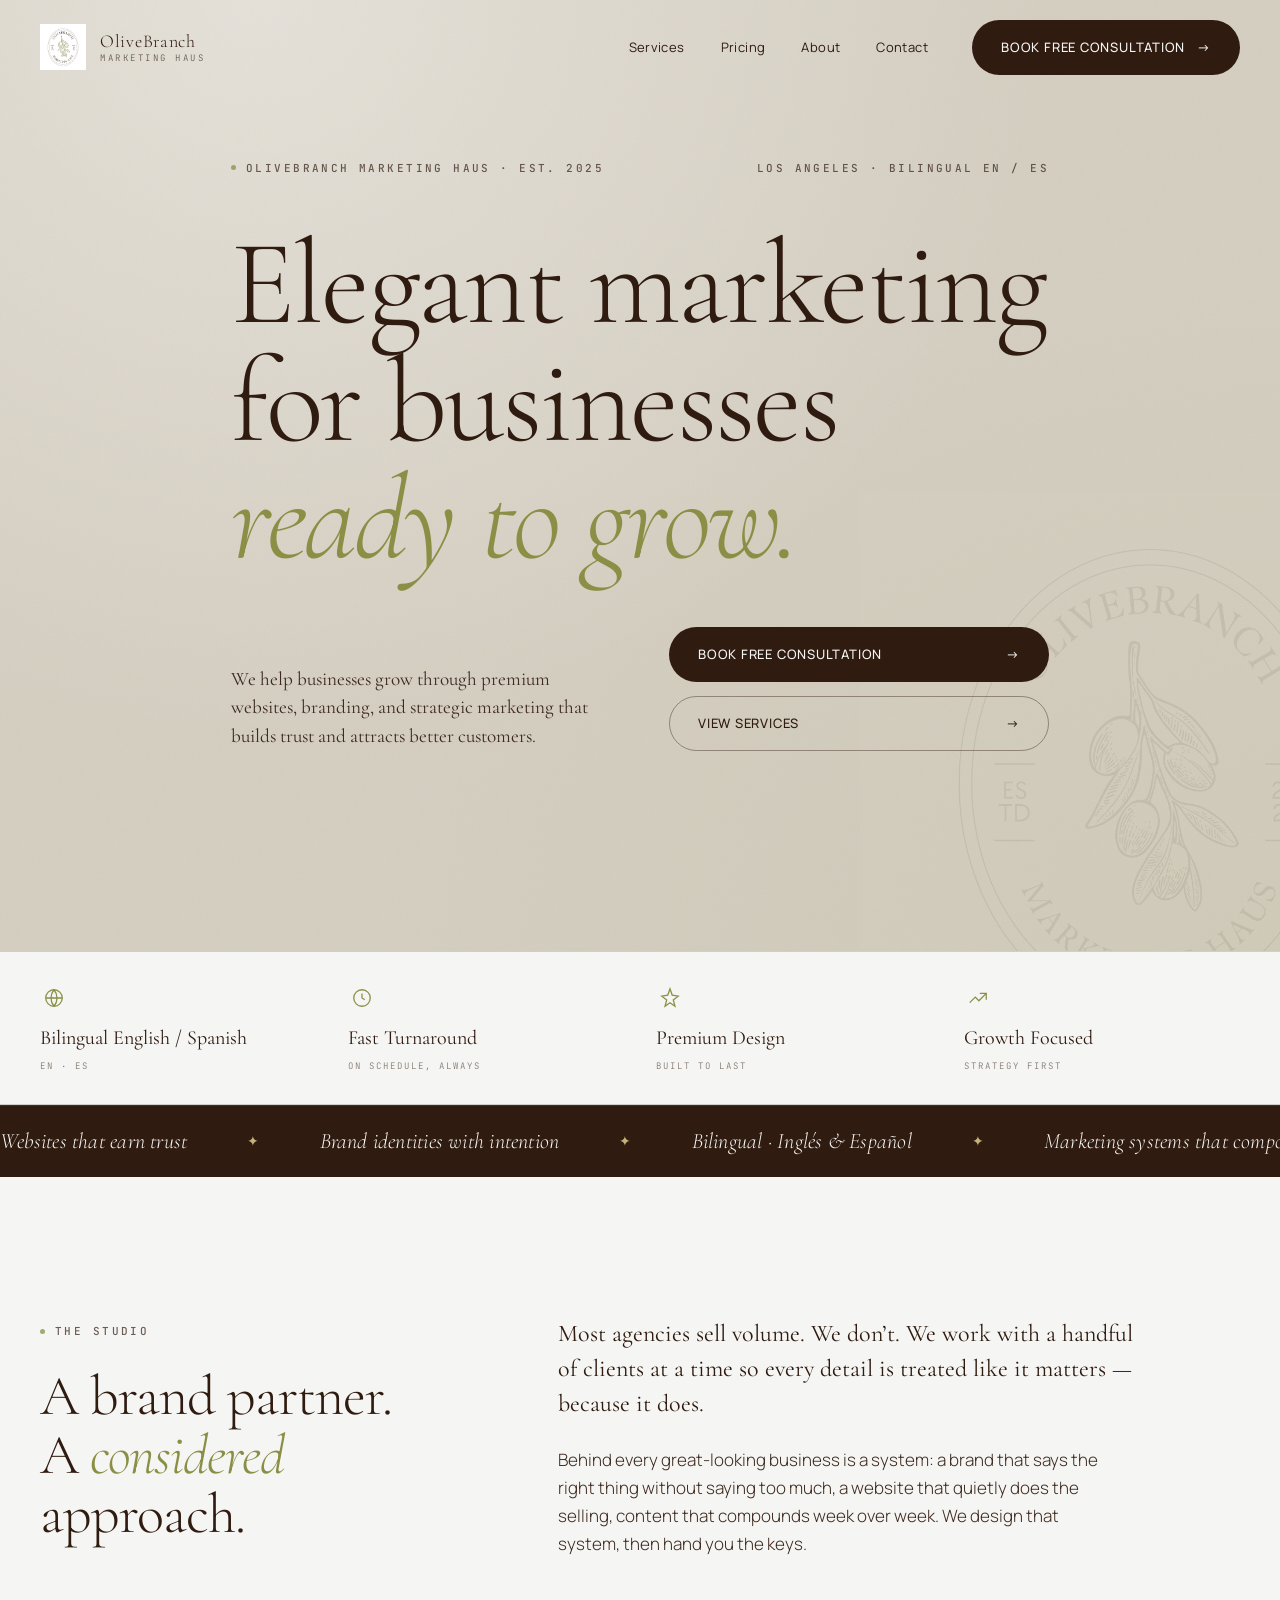
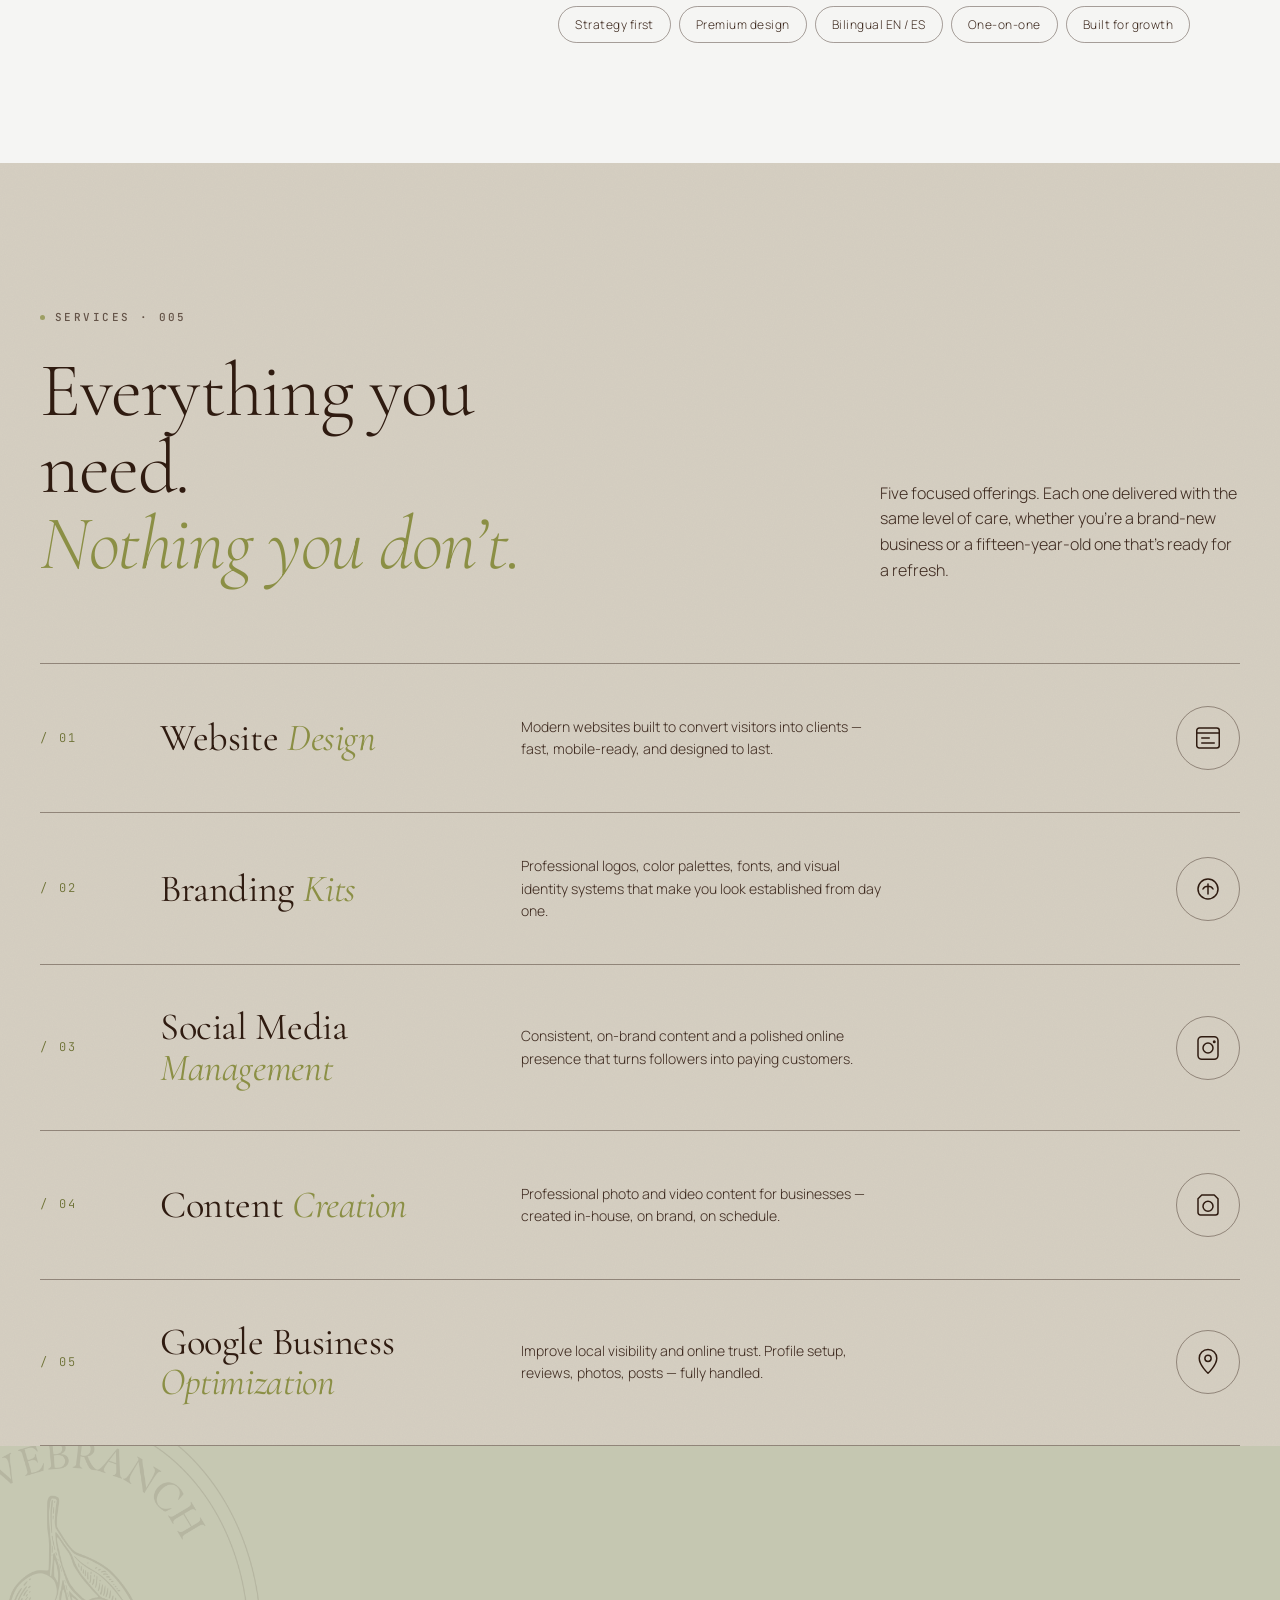
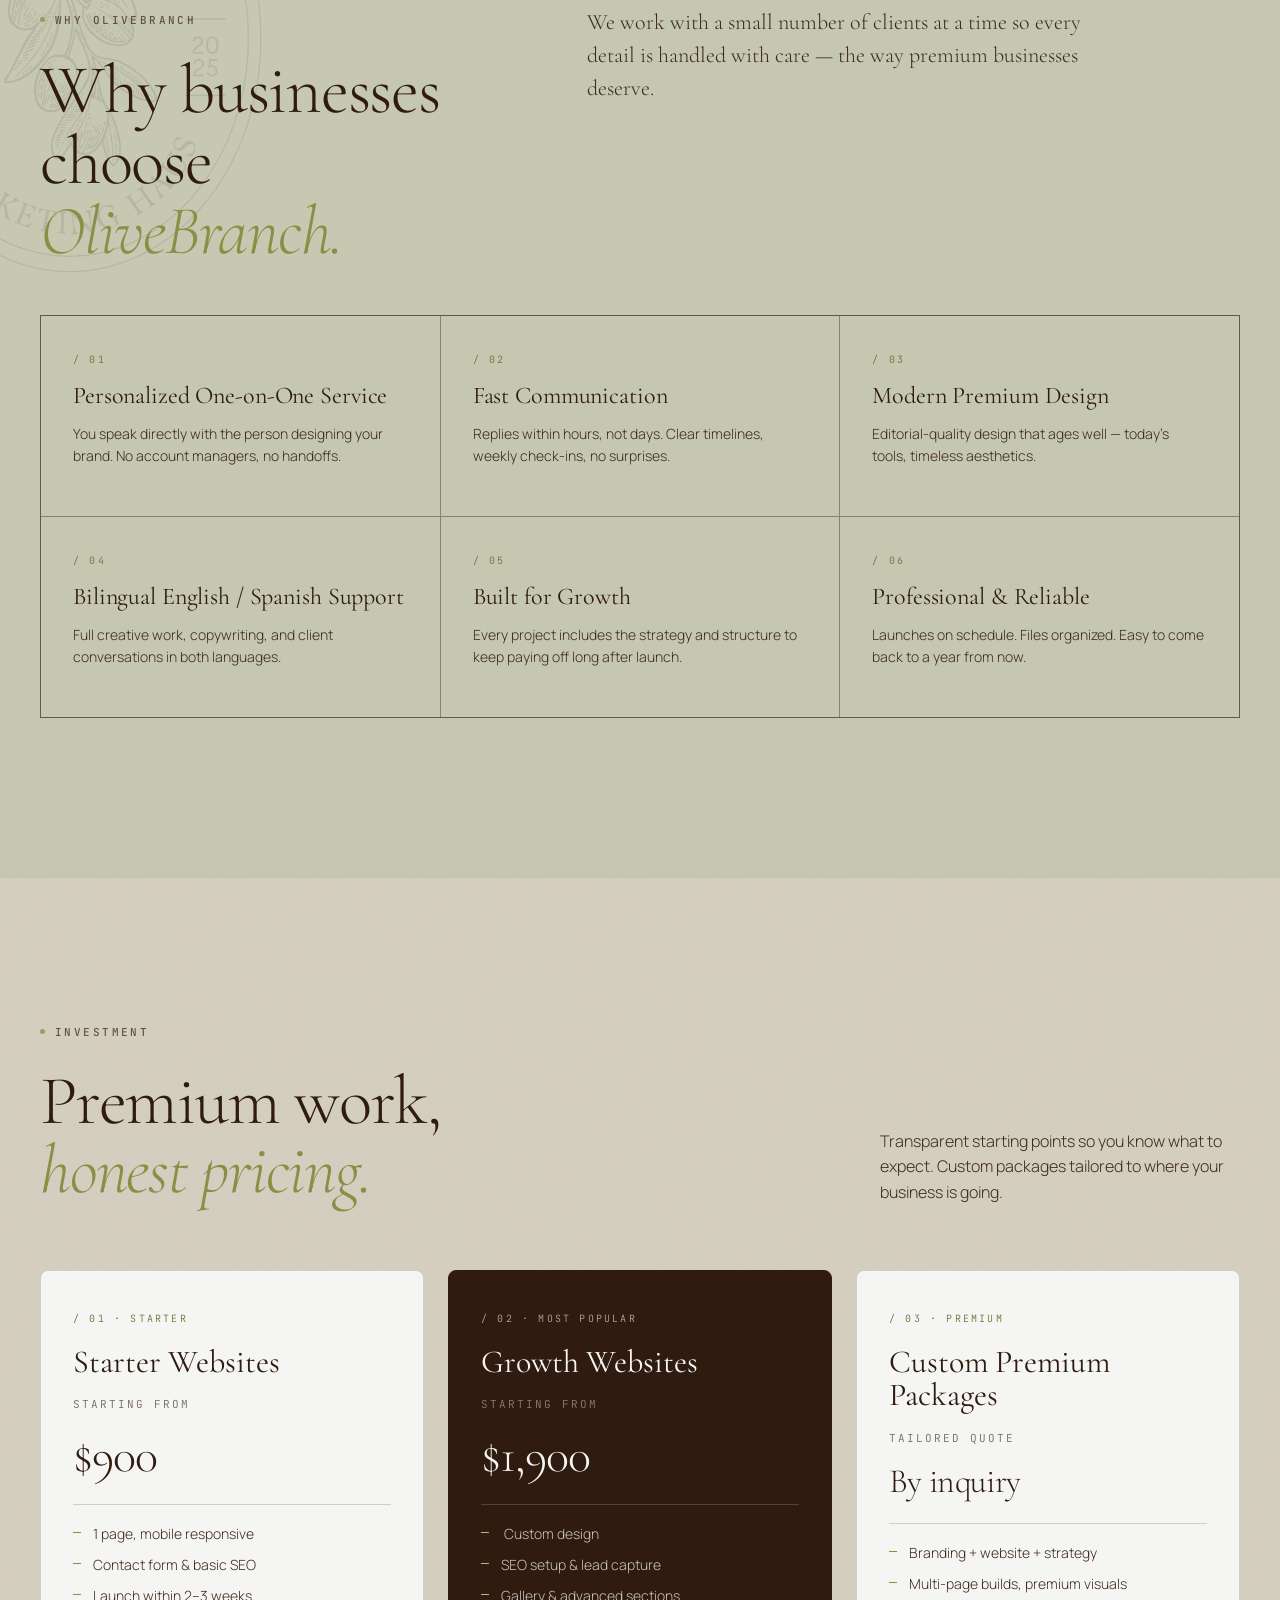
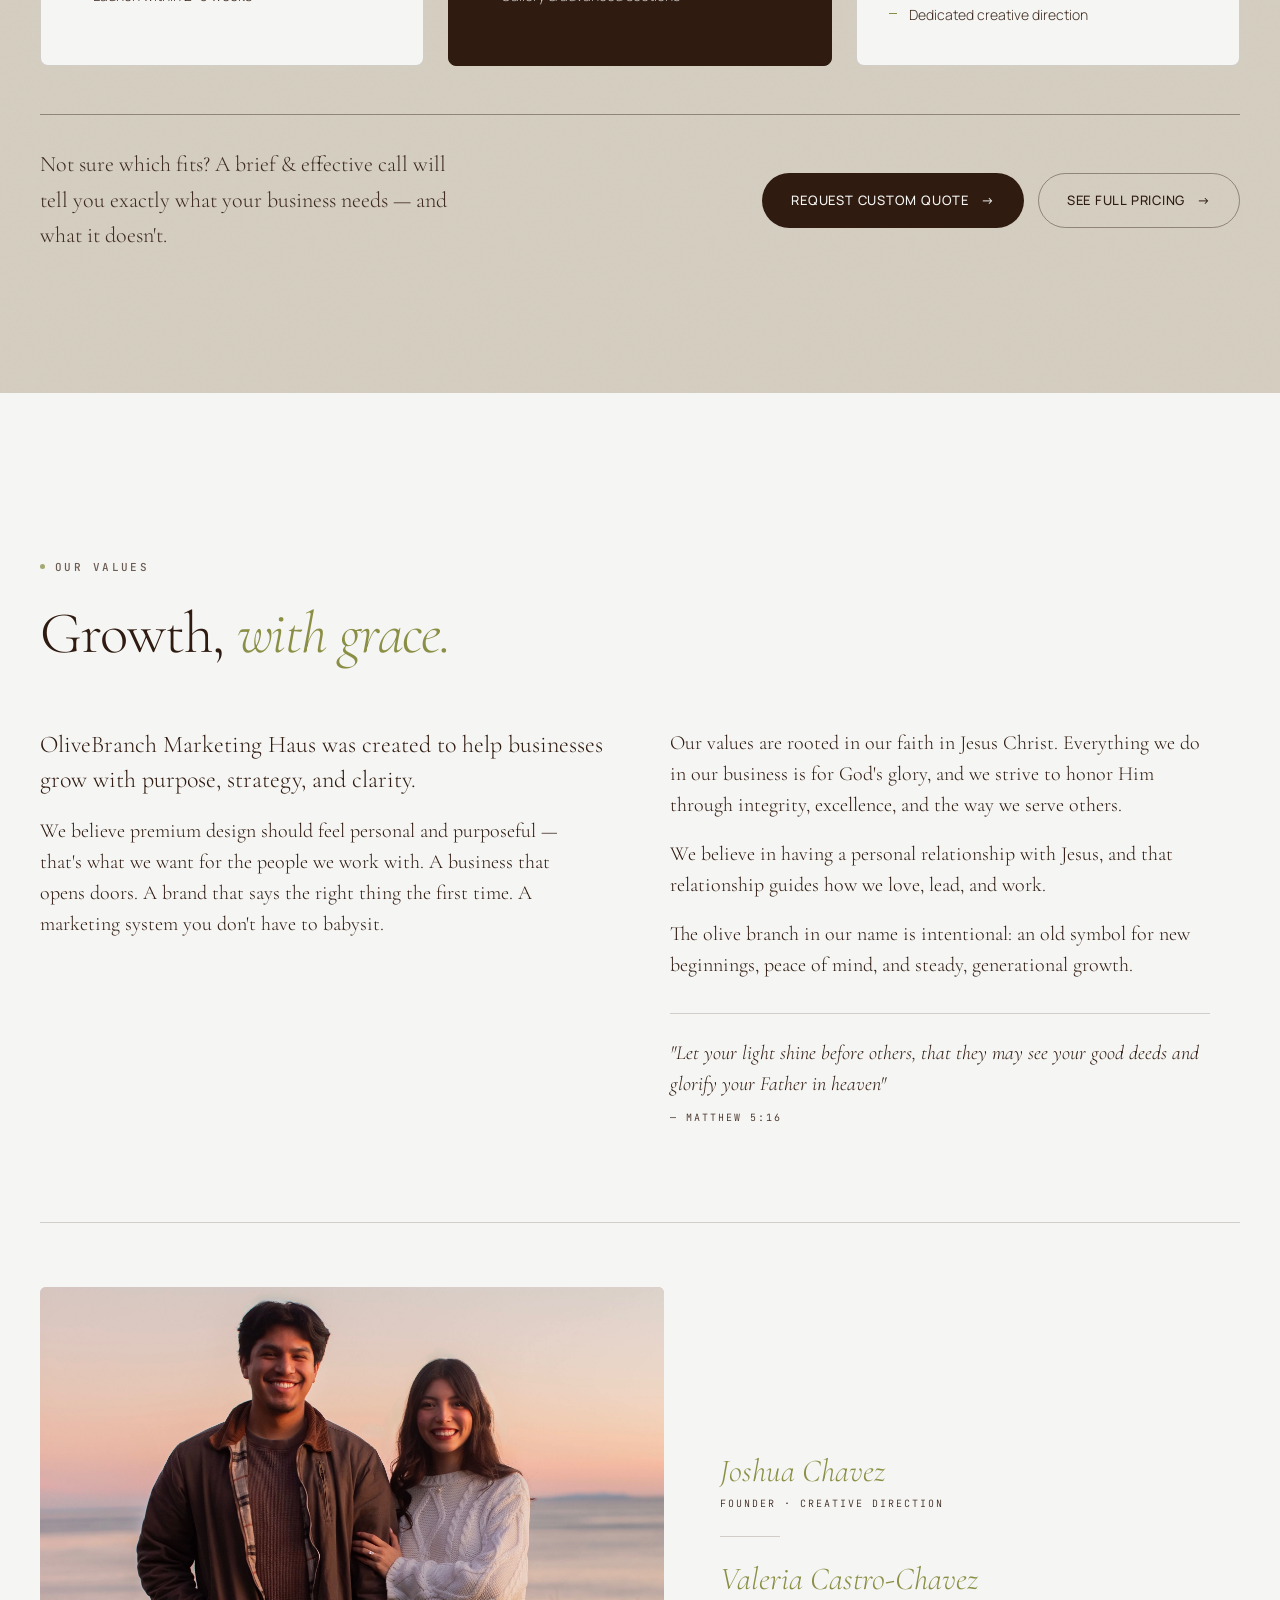
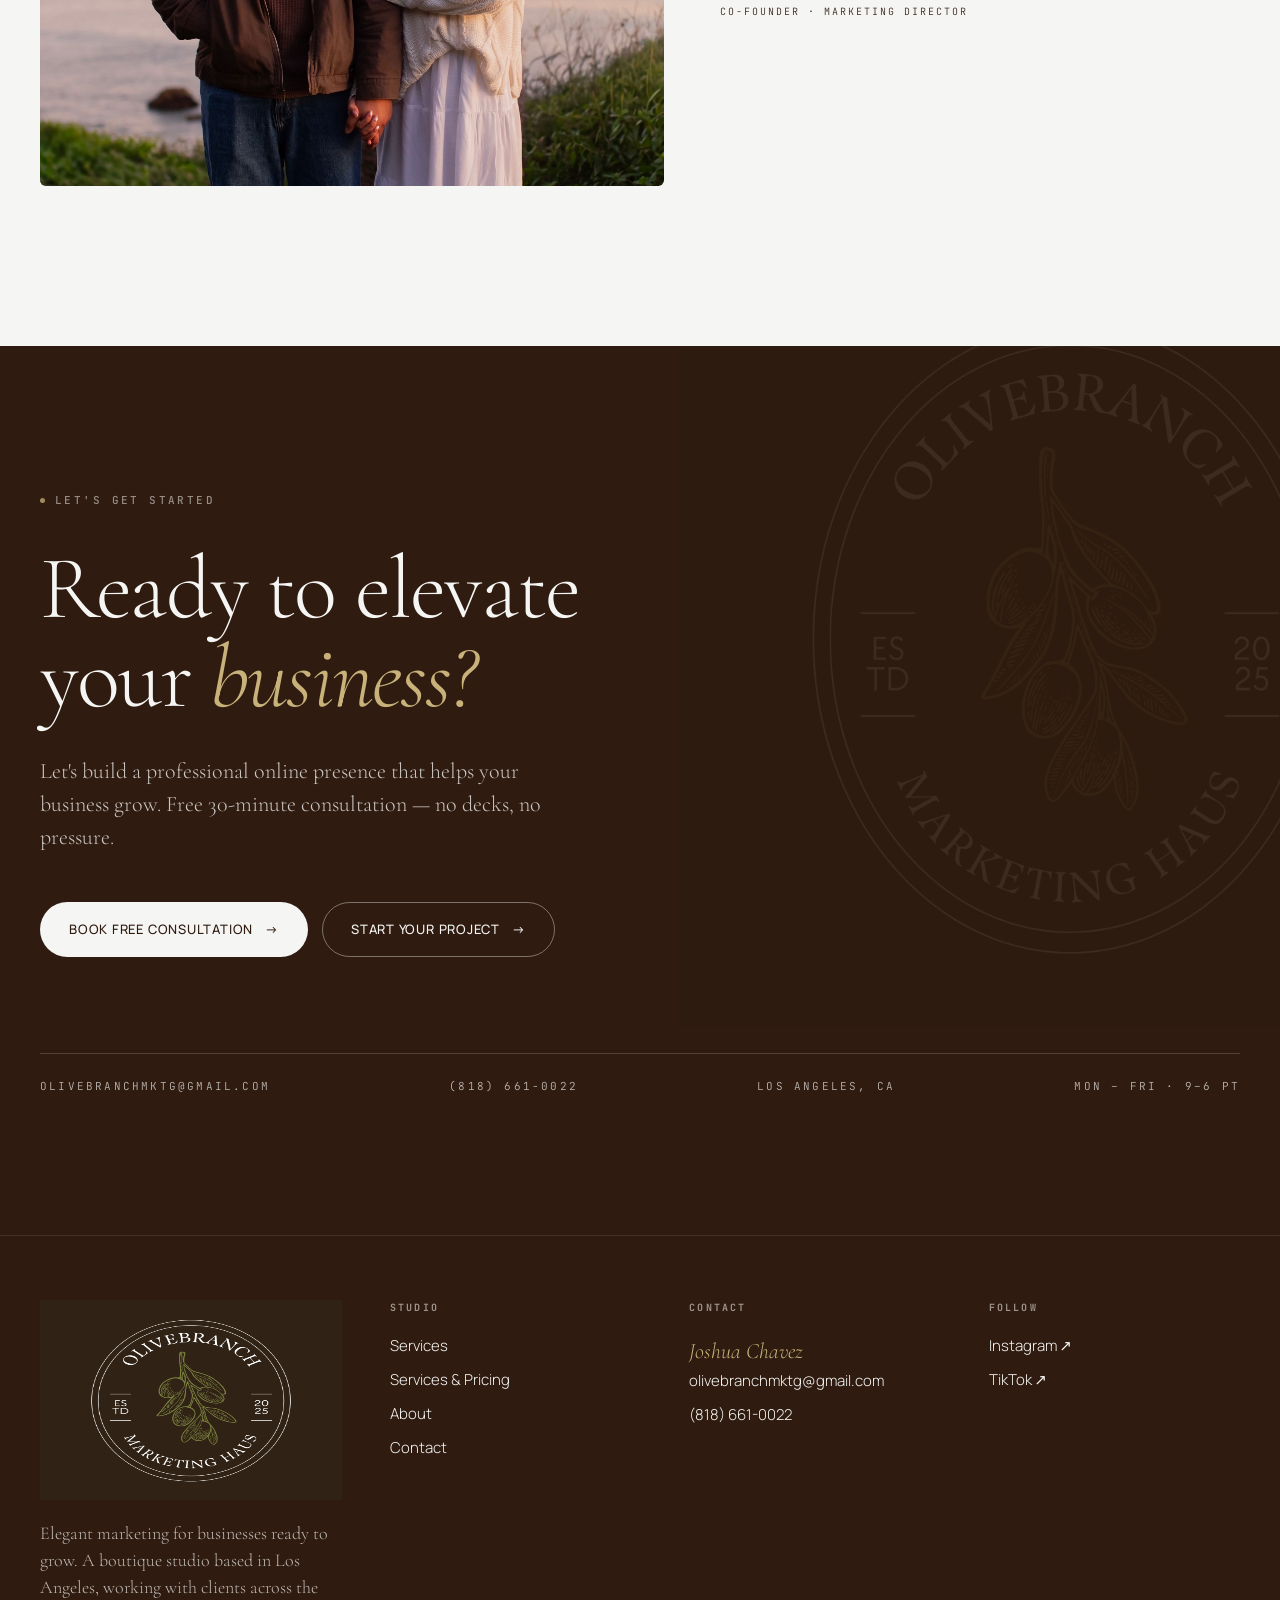
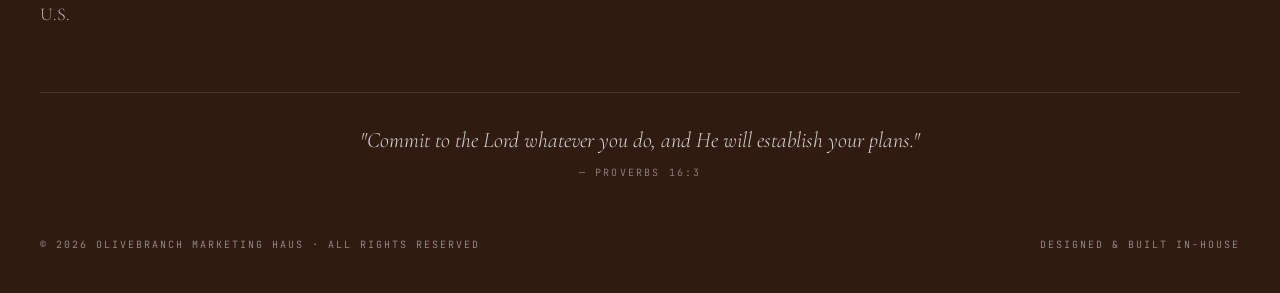
==== commit 0966e838: "Add files via upload update website files" ====
--- a/vercel-deploy 2/index.html
+++ b/vercel-deploy 2/index.html
@@ -356,7 +356,7 @@
         <span class="from">Starting from</span>
         <div class="price">$900</div>
         <ul>
-          <li>1-2 pages, mobile responsive</li>
+          <li>1 page, mobile responsive</li>
           <li>Contact form &amp; basic SEO</li>
           <li>Launch within 2–3 weeks</li>
         </ul>
@@ -367,7 +367,7 @@
         <span class="from">Starting from</span>
         <div class="price">$1,900</div>
         <ul>
-          <li>3–5 pages, custom design</li>
+          <li> Custom design</li>
           <li>SEO setup &amp; lead capture</li>
           <li>Gallery &amp; advanced sections</li>
         </ul>
@@ -429,8 +429,8 @@
 
     <div class="team-row team-row--single">
       <article class="team-card team-card--duo reveal">
-        <div class="team-photo" data-portrait="duo">
-          <img class="team-photo-img" alt="Joshua Chavez and Valeria Castro-Chavez" />
+        <div class="team-photo has-image" data-portrait="duo">
+          <img class="team-photo-img" src="assets/founders.jpg" alt="Joshua Chavez and Valeria Castro-Chavez" />
           <span class="placeholder-meta">portrait · joshua &amp; valeria</span>
         </div>
         <div class="team-meta">
@@ -481,7 +481,7 @@
   <div class="wrap">
     <div class="footer-grid">
       <div class="footer-brand">
-        <img src="assets/logo-darkbrown.png" alt="OliveBranch Marketing Haus" style="height: 188px" />
+        <img src="assets/logo-darkbrown.png" alt="OliveBranch Marketing Haus" style="height: 200px" />
         <p>Elegant marketing for businesses ready to grow. A boutique studio based in Los Angeles, working with clients across the U.S.</p>
       </div>
       <div class="footer-col">
@@ -608,7 +608,7 @@
       "founderRole": "Founder · Creative Direction",
       "cofounderName": "Valeria Castro-Chavez",
       "cofounderRole": "Co-Founder · Marketing Director",
-      "duoPhoto": ""
+      "duoPhoto": "assets/founders.jpg"
     }/*EDITMODE-END*/;
 
     var STORAGE_KEY = 'ob-tweaks-founders';
